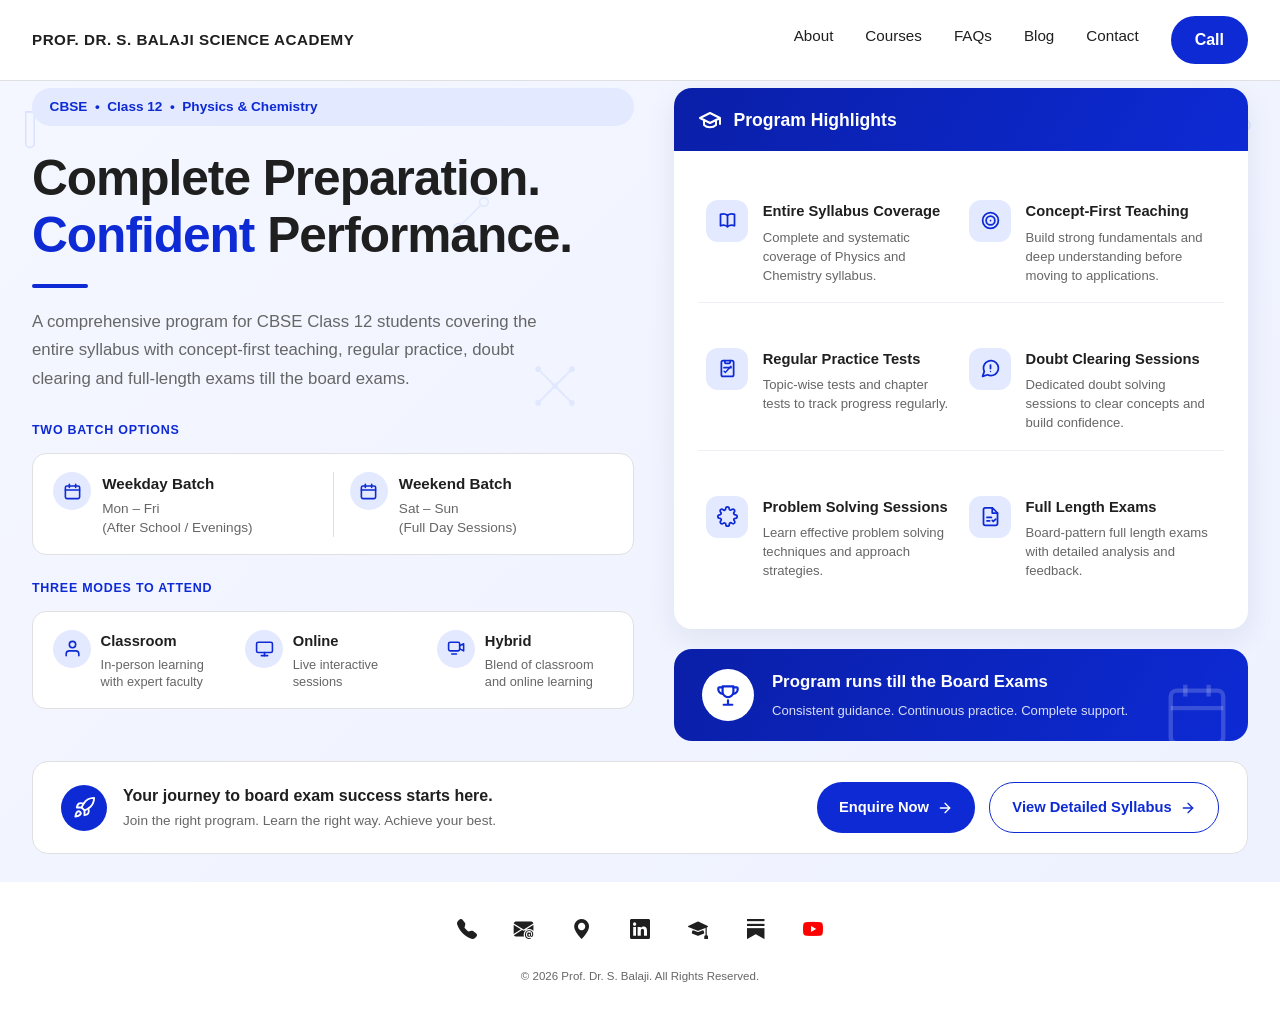
==== cbse-12.html @ fdaf188f "Add files via upload" ====
<!DOCTYPE html>
<html lang="en">
<head>
    <meta charset="UTF-8">
    <meta name="viewport" content="width=device-width, initial-scale=1.0">
    <title>CBSE Class 12 Physics & Chemistry Coaching | Prof. Dr. S. Balaji</title>
    <meta name="description" content="Complete CBSE Class 12 Physics & Chemistry preparation program — entire syllabus coverage, concept-first teaching, regular practice tests, doubt clearing and full-length exams till the board exams.">
    <meta name="author" content="Prof. Dr. S. Balaji">
    <link rel="icon" type="image/x-icon" href="favicon.ico">
    <link rel="apple-touch-icon" href="favicon.ico">
    <link rel="canonical" href="https://profbalaji.in/cbse-12.html">
    <link rel="stylesheet" href="https://cdn.jsdelivr.net/npm/bootstrap-icons@1.11.3/font/bootstrap-icons.css">
    <link rel="stylesheet" href="styles.css">
    <style>
        /* ===================================================
           CBSE CLASS 12 PROGRAM PAGE — scoped styles
           Prefix: cb12-
        =================================================== */
        .cb12-page {
            background: #f4f7ff;
            overflow-x: hidden;
        }

        /* ---------- HERO WRAPPER (single viewport on desktop) ---------- */
        .cb12-hero {
            position: relative;
            min-height: calc(100vh - 81px);
            display: flex;
            flex-direction: column;
            justify-content: center;
            gap: 1.25rem;
            padding: 1.75rem 2rem;
            background: linear-gradient(135deg, #f4f7ff 0%, #eef2ff 100%);
            overflow: hidden;
        }

        .cb12-hero-inner {
            position: relative;
            z-index: 2;
            max-width: 1400px;
            width: 100%;
            margin: 0 auto;
            display: grid;
            grid-template-columns: 1.05fr 1fr;
            gap: 2.5rem;
            align-items: stretch;
        }

        .cb12-left {
            display: flex;
            flex-direction: column;
        }

        .cb12-right {
            display: flex;
            flex-direction: column;
            height: 100%;
        }

        .cb12-highlights-card {
            display: flex;
            flex-direction: column;
            flex: 1;
        }

        .cb12-highlights-grid {
            display: grid;
            grid-template-columns: 1fr 1fr;
            padding: 0.25rem 1.5rem;
            flex: 1;
            align-content: space-evenly;
        }

        /* ---------- floating background doodles ---------- */
        .cb12-doodles {
            position: absolute;
            inset: 0;
            z-index: 1;
            pointer-events: none;
        }

        .cb12-doodle {
            position: absolute;
            color: #c7d6ff;
            opacity: 0.6;
        }

        .cb12-doodle svg { width: 100%; height: 100%; display: block; }

        .cb12-doodle-flask   { top: 6%;   left: 1%;  width: 34px; height: 50px; }
        .cb12-doodle-bond1   { top: 16%;  left: 35%; width: 46px; height: 46px; opacity: 0.45; }
        .cb12-doodle-bond2   { top: 36%;  left: 41%; width: 60px; height: 60px; opacity: 0.4; }
        .cb12-doodle-atom    { top: 4%;   right: 2%; width: 64px; height: 64px; opacity: 0.5; }

        @keyframes cb12Spin { from { transform: rotate(0deg); } to { transform: rotate(360deg); } }
        .cb12-doodle-atom svg { animation: cb12Spin 22s linear infinite; transform-origin: center; }

        /* ---------- LEFT COLUMN ---------- */
        .cb12-eyebrow-pill {
            display: inline-block;
            background: #e3e9ff;
            color: var(--primary-blue);
            font-size: 0.85rem;
            font-weight: 600;
            padding: 0.5rem 1.1rem;
            border-radius: 20px;
            margin-bottom: 1.5rem;
        }

        .cb12-title {
            font-size: 3.1rem;
            font-weight: 800;
            line-height: 1.15;
            letter-spacing: -1px;
            color: var(--text-dark);
            margin-bottom: 1.25rem;
        }

        .cb12-title .cb12-accent {
            color: var(--primary-blue);
        }

        .cb12-title-rule {
            width: 56px;
            height: 4px;
            background: var(--primary-blue);
            border-radius: 2px;
            margin-bottom: 1.25rem;
        }

        .cb12-desc {
            font-size: 1.05rem;
            color: var(--text-light);
            line-height: 1.7;
            max-width: 540px;
            margin-bottom: 1.75rem;
        }

        .cb12-block-label {
            font-size: 0.78rem;
            font-weight: 700;
            letter-spacing: 0.06em;
            color: var(--primary-blue);
            text-transform: uppercase;
            margin-bottom: 0.75rem;
        }

        /* batch options */
        .cb12-batches {
            display: flex;
            gap: 1rem;
            background: white;
            border: 1px solid var(--border-light);
            border-radius: 14px;
            padding: 1.1rem 1.25rem;
            margin-bottom: 1.5rem;
        }

        .cb12-batch {
            display: flex;
            align-items: flex-start;
            gap: 0.7rem;
            flex: 1;
        }

        .cb12-batch-divider {
            width: 1px;
            background: var(--border-light);
            align-self: stretch;
        }

        .cb12-icon-circle {
            flex-shrink: 0;
            width: 38px;
            height: 38px;
            border-radius: 50%;
            background: #e3e9ff;
            color: var(--primary-blue);
            display: flex;
            align-items: center;
            justify-content: center;
        }

        .cb12-icon-circle svg { width: 19px; height: 19px; }

        .cb12-batch-title {
            font-weight: 700;
            color: var(--text-dark);
            font-size: 0.95rem;
            margin-bottom: 0.15rem;
        }

        .cb12-batch-detail {
            font-size: 0.85rem;
            color: var(--text-light);
            line-height: 1.4;
        }

        /* modes */
        .cb12-modes {
            display: flex;
            gap: 1rem;
            background: white;
            border: 1px solid var(--border-light);
            border-radius: 14px;
            padding: 1.1rem 1.25rem;
            margin-bottom: 2rem;
        }

        .cb12-mode {
            display: flex;
            align-items: flex-start;
            gap: 0.6rem;
            flex: 1;
        }

        .cb12-mode-title {
            font-weight: 700;
            color: var(--text-dark);
            font-size: 0.92rem;
            margin-bottom: 0.15rem;
        }

        .cb12-mode-detail {
            font-size: 0.8rem;
            color: var(--text-light);
            line-height: 1.35;
        }

        /* ---------- RIGHT COLUMN ---------- */
        .cb12-highlights-card {
            background: white;
            border-radius: 18px;
            box-shadow: 0 10px 30px rgba(20, 30, 80, 0.08);
            overflow: hidden;
        }

        .cb12-highlights-header {
            background: linear-gradient(120deg, var(--dark-blue), var(--primary-blue));
            color: white;
            display: flex;
            align-items: center;
            gap: 0.7rem;
            font-weight: 700;
            font-size: 1.1rem;
            padding: 1.1rem 1.5rem;
        }

        .cb12-highlights-header svg { width: 24px; height: 24px; flex-shrink: 0; }

        .cb12-highlight {
            display: flex;
            gap: 0.9rem;
            padding: 1.1rem 0.5rem;
            border-bottom: 1px solid #eef0f5;
        }

        .cb12-highlights-grid .cb12-highlight:nth-last-child(-n+2) {
            border-bottom: none;
        }

        .cb12-highlight-icon {
            flex-shrink: 0;
            width: 42px;
            height: 42px;
            border-radius: 12px;
            background: #e3e9ff;
            color: var(--primary-blue);
            display: flex;
            align-items: center;
            justify-content: center;
        }

        .cb12-highlight-icon svg { width: 21px; height: 21px; }

        .cb12-highlight-title {
            font-weight: 700;
            color: var(--text-dark);
            font-size: 0.92rem;
            margin-bottom: 0.25rem;
        }

        .cb12-highlight-text {
            font-size: 0.82rem;
            color: var(--text-light);
            line-height: 1.45;
        }

        /* program banner */
        .cb12-banner {
            margin-top: 1.25rem;
            background: linear-gradient(120deg, var(--dark-blue), var(--primary-blue));
            border-radius: 18px;
            padding: 1.25rem 1.75rem;
            display: flex;
            align-items: center;
            gap: 1.1rem;
            position: relative;
            overflow: hidden;
        }

        .cb12-banner-icon {
            flex-shrink: 0;
            width: 52px;
            height: 52px;
            border-radius: 50%;
            background: white;
            color: var(--primary-blue);
            display: flex;
            align-items: center;
            justify-content: center;
        }

        .cb12-banner-icon svg { width: 26px; height: 26px; }

        .cb12-banner-title {
            color: white;
            font-weight: 700;
            font-size: 1.05rem;
            margin-bottom: 0.2rem;
        }

        .cb12-banner-text {
            color: rgba(255,255,255,0.85);
            font-size: 0.82rem;
        }

        .cb12-banner-deco {
            position: absolute;
            right: 1rem;
            bottom: -0.5rem;
            width: 70px;
            height: 70px;
            color: rgba(255,255,255,0.18);
        }

        /* ---------- BOTTOM CTA STRIP ---------- */
        .cb12-cta-strip {
            position: relative;
            z-index: 2;
            max-width: 1400px;
            width: 100%;
            margin: 0 auto;
        }

        .cb12-cta-inner {
            background: white;
            border: 1px solid var(--border-light);
            border-radius: 16px;
            padding: 1.25rem 1.75rem;
            display: flex;
            align-items: center;
            justify-content: space-between;
            gap: 1.5rem;
            flex-wrap: wrap;
        }

        .cb12-cta-left {
            display: flex;
            align-items: center;
            gap: 1rem;
        }

        .cb12-rocket-icon {
            flex-shrink: 0;
            width: 46px;
            height: 46px;
            border-radius: 50%;
            background: var(--primary-blue);
            color: white;
            display: flex;
            align-items: center;
            justify-content: center;
        }

        .cb12-rocket-icon svg { width: 23px; height: 23px; }

        .cb12-cta-title {
            font-weight: 700;
            color: var(--text-dark);
            font-size: 1rem;
            margin-bottom: 0.1rem;
        }

        .cb12-cta-sub {
            font-size: 0.85rem;
            color: var(--text-light);
        }

        .cb12-cta-buttons {
            display: flex;
            gap: 0.85rem;
            flex-shrink: 0;
        }

        .cb12-btn {
            display: inline-flex;
            align-items: center;
            gap: 0.5rem;
            padding: 0.8rem 1.4rem;
            border-radius: 25px;
            font-weight: 700;
            font-size: 0.92rem;
            text-decoration: none;
            white-space: nowrap;
            transition: var(--transition);
        }

        .cb12-btn svg { width: 16px; height: 16px; }

        .cb12-btn-primary {
            background: var(--primary-blue);
            color: white;
        }

        .cb12-btn-primary:hover {
            background: var(--dark-blue);
            transform: scale(1.04);
        }

        .cb12-btn-outline {
            background: white;
            color: var(--primary-blue);
            border: 1.5px solid var(--primary-blue);
        }

        .cb12-btn-outline:hover {
            background: #eef2ff;
            transform: scale(1.04);
        }

        /* =========================================================
           MOBILE
        ========================================================= */
        @media (max-width: 1024px) {
            .cb12-hero {
                min-height: auto;
                padding: 2rem 1.25rem 1.5rem;
            }

            .cb12-hero-inner {
                grid-template-columns: 1fr;
                gap: 1.75rem;
            }

            .cb12-doodles { display: none; }

            .cb12-title { font-size: 2.1rem; }

            .cb12-batches,
            .cb12-modes {
                flex-direction: column;
                gap: 1rem;
            }

            .cb12-batch-divider { display: none; }

            .cb12-highlights-grid {
                grid-template-columns: 1fr;
                padding: 0.25rem 1.25rem;
            }

            .cb12-highlights-grid .cb12-highlight {
                border-bottom: 1px solid #eef0f5;
            }

            .cb12-highlights-grid .cb12-highlight:last-child {
                border-bottom: none;
            }

            .cb12-banner {
                flex-direction: column;
                text-align: center;
                padding: 1.5rem;
            }

            .cb12-banner-deco { display: none; }

            .cb12-cta-strip { width: 100%; }

            .cb12-cta-inner {
                flex-direction: column;
                text-align: center;
                padding: 1.5rem;
            }

            .cb12-cta-left { flex-direction: column; text-align: center; }

            .cb12-cta-buttons {
                width: 100%;
                flex-direction: column;
            }

            .cb12-btn { width: 100%; justify-content: center; }
        }

        @media (max-width: 480px) {
            .cb12-title { font-size: 1.7rem; }
            .cb12-desc { font-size: 0.95rem; }
            .cb12-highlights-header { font-size: 1rem; padding: 1rem 1.25rem; }
            .cb12-highlight { padding: 1rem 0.25rem; }
        }
    </style>
</head>
<body class="cb12-page">
    <!-- HEADER -->
    <header class="header" id="header">
        <div class="header-container">
            <a href="index.html" class="logo">PROF. DR. S. BALAJI SCIENCE ACADEMY</a>

            <nav class="nav-desktop">
                <a href="index.html#about-section" class="nav-link">About</a>
                <a href="index.html#courses-section" class="nav-link">Courses</a>
                <a href="index.html#faqs-section" class="nav-link">FAQs</a>
                <a href="index.html#blog-section" class="nav-link">Blog</a>
                <a href="index.html#contact-section" class="nav-link">Contact</a>
                <a href="tel:+919787692116" class="nav-cta">Call</a>
            </nav>

            <button class="hamburger" id="hamburger">
                <span></span>
                <span></span>
                <span></span>
            </button>
        </div>

        <!-- Mobile Menu -->
        <nav class="nav-mobile" id="navMobile">
            <button class="close-menu" id="closeMenu">✕</button>
            <a href="index.html#about-section" class="nav-link-mobile">About</a>
            <a href="index.html#courses-section" class="nav-link-mobile">Courses</a>
            <a href="index.html#faqs-section" class="nav-link-mobile">FAQs</a>
            <a href="index.html#blog-section" class="nav-link-mobile">Blog</a>
            <a href="index.html#contact-section" class="nav-link-mobile">Contact</a>
            <a href="tel:+919787692116" class="nav-link-mobile cta-mobile">Call</a>
        </nav>
    </header>

    <!-- HERO -->
    <section class="cb12-hero" id="cb12-top">
        <div class="cb12-doodles" aria-hidden="true">
            <div class="cb12-doodle cb12-doodle-flask">
                <svg viewBox="0 0 30 70" fill="none" stroke="currentColor" stroke-width="2"><path d="M9 4h12v44a6 6 0 0 1-6 6 6 6 0 0 1-6-6V4z"/><line x1="9" y1="4" x2="21" y2="4"/></svg>
            </div>
            <div class="cb12-doodle cb12-doodle-bond1">
                <svg viewBox="0 0 64 64" fill="none" stroke="currentColor" stroke-width="2"><circle cx="14" cy="50" r="6"/><circle cx="50" cy="14" r="6"/><line x1="19" y1="45" x2="45" y2="19"/></svg>
            </div>
            <div class="cb12-doodle cb12-doodle-bond2">
                <svg viewBox="0 0 64 64" fill="none" stroke="currentColor" stroke-width="2"><circle cx="32" cy="32" r="3" fill="currentColor" stroke="none"/><circle cx="14" cy="14" r="3" fill="currentColor" stroke="none"/><circle cx="50" cy="14" r="3" fill="currentColor" stroke="none"/><circle cx="14" cy="50" r="3" fill="currentColor" stroke="none"/><circle cx="50" cy="50" r="3" fill="currentColor" stroke="none"/><line x1="32" y1="32" x2="14" y2="14"/><line x1="32" y1="32" x2="50" y2="14"/><line x1="32" y1="32" x2="14" y2="50"/><line x1="32" y1="32" x2="50" y2="50"/></svg>
            </div>
            <div class="cb12-doodle cb12-doodle-atom">
                <svg viewBox="0 0 64 64" fill="none" stroke="currentColor" stroke-width="2"><circle cx="32" cy="32" r="3" fill="currentColor" stroke="none"/><ellipse cx="32" cy="32" rx="28" ry="11"/><ellipse cx="32" cy="32" rx="28" ry="11" transform="rotate(60 32 32)"/><ellipse cx="32" cy="32" rx="28" ry="11" transform="rotate(120 32 32)"/></svg>
            </div>
        </div>

        <div class="cb12-hero-inner">
            <!-- LEFT -->
            <div class="cb12-left">
                <span class="cb12-eyebrow-pill">CBSE &nbsp;•&nbsp; Class 12 &nbsp;•&nbsp; Physics & Chemistry</span>

                <h1 class="cb12-title">Complete Preparation.<br><span class="cb12-accent">Confident</span> Performance.</h1>
                <div class="cb12-title-rule"></div>

                <p class="cb12-desc">A comprehensive program for CBSE Class 12 students covering the entire syllabus with concept-first teaching, regular practice, doubt clearing and full-length exams till the board exams.</p>

                <p class="cb12-block-label">Two Batch Options</p>
                <div class="cb12-batches">
                    <div class="cb12-batch">
                        <span class="cb12-icon-circle">
                            <svg viewBox="0 0 24 24" fill="none" stroke="currentColor" stroke-width="2" stroke-linecap="round" stroke-linejoin="round"><rect x="3" y="5" width="18" height="16" rx="2"/><line x1="3" y1="10" x2="21" y2="10"/><line x1="8" y1="3" x2="8" y2="7"/><line x1="16" y1="3" x2="16" y2="7"/></svg>
                        </span>
                        <div>
                            <p class="cb12-batch-title">Weekday Batch</p>
                            <p class="cb12-batch-detail">Mon – Fri<br>(After School / Evenings)</p>
                        </div>
                    </div>
                    <div class="cb12-batch-divider"></div>
                    <div class="cb12-batch">
                        <span class="cb12-icon-circle">
                            <svg viewBox="0 0 24 24" fill="none" stroke="currentColor" stroke-width="2" stroke-linecap="round" stroke-linejoin="round"><rect x="3" y="5" width="18" height="16" rx="2"/><line x1="3" y1="10" x2="21" y2="10"/><line x1="8" y1="3" x2="8" y2="7"/><line x1="16" y1="3" x2="16" y2="7"/></svg>
                        </span>
                        <div>
                            <p class="cb12-batch-title">Weekend Batch</p>
                            <p class="cb12-batch-detail">Sat – Sun<br>(Full Day Sessions)</p>
                        </div>
                    </div>
                </div>

                <p class="cb12-block-label">Three Modes to Attend</p>
                <div class="cb12-modes">
                    <div class="cb12-mode">
                        <span class="cb12-icon-circle">
                            <svg viewBox="0 0 24 24" fill="none" stroke="currentColor" stroke-width="2" stroke-linecap="round" stroke-linejoin="round"><path d="M20 21v-2a4 4 0 0 0-4-4H8a4 4 0 0 0-4 4v2"/><circle cx="12" cy="7" r="4"/></svg>
                        </span>
                        <div>
                            <p class="cb12-mode-title">Classroom</p>
                            <p class="cb12-mode-detail">In-person learning with expert faculty</p>
                        </div>
                    </div>
                    <div class="cb12-mode">
                        <span class="cb12-icon-circle">
                            <svg viewBox="0 0 24 24" fill="none" stroke="currentColor" stroke-width="2" stroke-linecap="round" stroke-linejoin="round"><rect x="2" y="4" width="20" height="13" rx="2"/><line x1="8" y1="21" x2="16" y2="21"/><line x1="12" y1="17" x2="12" y2="21"/></svg>
                        </span>
                        <div>
                            <p class="cb12-mode-title">Online</p>
                            <p class="cb12-mode-detail">Live interactive sessions</p>
                        </div>
                    </div>
                    <div class="cb12-mode">
                        <span class="cb12-icon-circle">
                            <svg viewBox="0 0 24 24" fill="none" stroke="currentColor" stroke-width="2" stroke-linecap="round" stroke-linejoin="round"><rect x="2" y="4" width="14" height="11" rx="2"/><path d="M16 8.5l5-2.5v9l-5-2.5"/><line x1="6" y1="19" x2="12" y2="19"/></svg>
                        </span>
                        <div>
                            <p class="cb12-mode-title">Hybrid</p>
                            <p class="cb12-mode-detail">Blend of classroom and online learning</p>
                        </div>
                    </div>
                </div>
            </div>

            <!-- RIGHT -->
            <div class="cb12-right">
                <div class="cb12-highlights-card" id="cb12-highlights">
                    <div class="cb12-highlights-header">
                        <svg viewBox="0 0 24 24" fill="none" stroke="currentColor" stroke-width="2" stroke-linecap="round" stroke-linejoin="round"><path d="M22 10v6M2 10l10-5 10 5-10 5-10-5z"/><path d="M6 12v5c3 3 9 3 12 0v-5"/></svg>
                        Program Highlights
                    </div>
                    <div class="cb12-highlights-grid">
                        <div class="cb12-highlight">
                            <span class="cb12-highlight-icon">
                                <svg viewBox="0 0 24 24" fill="none" stroke="currentColor" stroke-width="2" stroke-linecap="round" stroke-linejoin="round"><path d="M12 6c-2-1.5-5-2-8-1v13c3-1 6-0.5 8 1 2-1.5 5-2 8-1V5c-3-1-6-0.5-8 1z"/><line x1="12" y1="6" x2="12" y2="19"/></svg>
                            </span>
                            <div>
                                <p class="cb12-highlight-title">Entire Syllabus Coverage</p>
                                <p class="cb12-highlight-text">Complete and systematic coverage of Physics and Chemistry syllabus.</p>
                            </div>
                        </div>
                        <div class="cb12-highlight">
                            <span class="cb12-highlight-icon">
                                <svg viewBox="0 0 24 24" fill="none" stroke="currentColor" stroke-width="2" stroke-linecap="round" stroke-linejoin="round"><circle cx="12" cy="12" r="9"/><circle cx="12" cy="12" r="5"/><circle cx="12" cy="12" r="1" fill="currentColor" stroke="none"/></svg>
                            </span>
                            <div>
                                <p class="cb12-highlight-title">Concept-First Teaching</p>
                                <p class="cb12-highlight-text">Build strong fundamentals and deep understanding before moving to applications.</p>
                            </div>
                        </div>
                        <div class="cb12-highlight">
                            <span class="cb12-highlight-icon">
                                <svg viewBox="0 0 24 24" fill="none" stroke="currentColor" stroke-width="2" stroke-linecap="round" stroke-linejoin="round"><rect x="5" y="3" width="14" height="18" rx="2"/><path d="M9 3v2a1 1 0 0 0 1 1h4a1 1 0 0 0 1-1V3"/><line x1="8" y1="11" x2="16" y2="11"/><polyline points="8 15 9.5 16.5 16 9.5" stroke-width="1.6"/></svg>
                            </span>
                            <div>
                                <p class="cb12-highlight-title">Regular Practice Tests</p>
                                <p class="cb12-highlight-text">Topic-wise tests and chapter tests to track progress regularly.</p>
                            </div>
                        </div>
                        <div class="cb12-highlight">
                            <span class="cb12-highlight-icon">
                                <svg viewBox="0 0 24 24" fill="none" stroke="currentColor" stroke-width="2" stroke-linecap="round" stroke-linejoin="round"><path d="M21 11.5a8.38 8.38 0 0 1-.9 3.8 8.5 8.5 0 0 1-7.6 4.7 8.38 8.38 0 0 1-3.8-.9L3 21l1.9-5.7a8.38 8.38 0 0 1-.9-3.8 8.5 8.5 0 0 1 4.7-7.6 8.38 8.38 0 0 1 3.8-.9h.5a8.48 8.48 0 0 1 8 8v.5z"/><line x1="12" y1="8" x2="12" y2="12"/><circle cx="12" cy="15.5" r="0.8" fill="currentColor" stroke="none"/></svg>
                            </span>
                            <div>
                                <p class="cb12-highlight-title">Doubt Clearing Sessions</p>
                                <p class="cb12-highlight-text">Dedicated doubt solving sessions to clear concepts and build confidence.</p>
                            </div>
                        </div>
                        <div class="cb12-highlight">
                            <span class="cb12-highlight-icon">
                                <svg viewBox="0 0 24 24" fill="none" stroke="currentColor" stroke-width="2" stroke-linecap="round" stroke-linejoin="round"><path d="M19.4 15a1.65 1.65 0 0 0 .33 1.82l.06.06a2 2 0 1 1-2.83 2.83l-.06-.06a1.65 1.65 0 0 0-1.82-.33 1.65 1.65 0 0 0-1 1.51V21a2 2 0 1 1-4 0v-.09A1.65 1.65 0 0 0 9 19.4a1.65 1.65 0 0 0-1.82.33l-.06.06a2 2 0 1 1-2.83-2.83l.06-.06A1.65 1.65 0 0 0 4.68 15a1.65 1.65 0 0 0-1.51-1H3a2 2 0 1 1 0-4h.09A1.65 1.65 0 0 0 4.6 9a1.65 1.65 0 0 0-.33-1.82l-.06-.06A2 2 0 1 1 7.04 4.3l.06.06A1.65 1.65 0 0 0 8.92 4.7 1.65 1.65 0 0 0 9.91 3.2V3a2 2 0 1 1 4 0v.09a1.65 1.65 0 0 0 1 1.51 1.65 1.65 0 0 0 1.82-.33l.06-.06a2 2 0 1 1 2.83 2.83l-.06.06a1.65 1.65 0 0 0-.33 1.82V9c.26.6.8 1 1.51 1H21a2 2 0 1 1 0 4h-.09a1.65 1.65 0 0 0-1.51 1z"/></svg>
                            </span>
                            <div>
                                <p class="cb12-highlight-title">Problem Solving Sessions</p>
                                <p class="cb12-highlight-text">Learn effective problem solving techniques and approach strategies.</p>
                            </div>
                        </div>
                        <div class="cb12-highlight">
                            <span class="cb12-highlight-icon">
                                <svg viewBox="0 0 24 24" fill="none" stroke="currentColor" stroke-width="2" stroke-linecap="round" stroke-linejoin="round"><path d="M14 2H6a2 2 0 0 0-2 2v16a2 2 0 0 0 2 2h12a2 2 0 0 0 2-2V8z"/><path d="M14 2v6h6"/><line x1="8" y1="13" x2="13" y2="13"/><line x1="8" y1="17" x2="11" y2="17"/><path d="M14 16.5l1.2 1.2L18 15"/></svg>
                            </span>
                            <div>
                                <p class="cb12-highlight-title">Full Length Exams</p>
                                <p class="cb12-highlight-text">Board-pattern full length exams with detailed analysis and feedback.</p>
                            </div>
                        </div>
                    </div>
                </div>

                <div class="cb12-banner">
                    <span class="cb12-banner-icon">
                        <svg viewBox="0 0 24 24" fill="none" stroke="currentColor" stroke-width="2" stroke-linecap="round" stroke-linejoin="round"><path d="M8 21h8M12 17v4M7 4h10v5a5 5 0 0 1-10 0V4z"/><path d="M7 5H4a1 1 0 0 0-1 1c0 2.5 1.5 4.5 4 4.9M17 5h3a1 1 0 0 1 1 1c0 2.5-1.5 4.5-4 4.9"/></svg>
                    </span>
                    <div>
                        <p class="cb12-banner-title">Program runs till the Board Exams</p>
                        <p class="cb12-banner-text">Consistent guidance. Continuous practice. Complete support.</p>
                    </div>
                    <svg class="cb12-banner-deco" viewBox="0 0 24 24" fill="none" stroke="currentColor" stroke-width="1.5"><rect x="3" y="4" width="18" height="18" rx="2"/><line x1="3" y1="10" x2="21" y2="10"/><line x1="8" y1="2" x2="8" y2="6"/><line x1="16" y1="2" x2="16" y2="6"/></svg>
                </div>
            </div>
        </div>

        <!-- BOTTOM CTA STRIP -->
        <div class="cb12-cta-strip">
            <div class="cb12-cta-inner">
                <div class="cb12-cta-left">
                    <span class="cb12-rocket-icon">
                        <svg viewBox="0 0 24 24" fill="none" stroke="currentColor" stroke-width="2" stroke-linecap="round" stroke-linejoin="round"><path d="M4.5 16.5c-1.5 1.26-2 5-2 5s3.74-.5 5-2c.71-.84.7-2.13-.09-2.91a2.18 2.18 0 0 0-2.91-.09z"/><path d="M12 15l-3-3a22 22 0 0 1 2-3.95A12.88 12.88 0 0 1 22 2c0 2.72-.78 7.5-6 11a22.35 22.35 0 0 1-4 2z"/><path d="M9 12H4s.55-3.03 2-4c1.62-1.08 5 0 5 0"/><path d="M12 15v5s3.03-.55 4-2c1.08-1.62 0-5 0-5"/></svg>
                    </span>
                    <div>
                        <p class="cb12-cta-title">Your journey to board exam success starts here.</p>
                        <p class="cb12-cta-sub">Join the right program. Learn the right way. Achieve your best.</p>
                    </div>
                </div>
                <div class="cb12-cta-buttons">
                    <a href="https://wa.me/919787692116?text=I%20am%20interested%20in%20the%20CBSE%20Class%2012%20program" class="cb12-btn cb12-btn-primary">
                        Enquire Now
                        <svg viewBox="0 0 24 24" fill="none" stroke="currentColor" stroke-width="2" stroke-linecap="round" stroke-linejoin="round"><line x1="5" y1="12" x2="19" y2="12"/><polyline points="12 5 19 12 12 19"/></svg>
                    </a>
                    <a href="#cb12-highlights" class="cb12-btn cb12-btn-outline">
                        View Detailed Syllabus
                        <svg viewBox="0 0 24 24" fill="none" stroke="currentColor" stroke-width="2" stroke-linecap="round" stroke-linejoin="round"><line x1="5" y1="12" x2="19" y2="12"/><polyline points="12 5 19 12 12 19"/></svg>
                    </a>
                </div>
            </div>
        </div>
    </section>


    <!-- FOOTER -->
    <footer class="footer">
        <div class="footer-icons">
            <a href="tel:+919787692116" class="footer-icon phone" title="Call">
                <i class="bi bi-telephone-fill"></i>
            </a>
            <a href="mailto:prof.balaji13@gmail.com" class="footer-icon mail" title="Email">
                <i class="bi bi-envelope-at-fill"></i>
            </a>
            <a href="https://g.co/kgs/EkVWVxL" class="footer-icon business" title="Google Business">
                <i class="bi bi-geo-alt-fill"></i>
            </a>
            <a href="https://www.linkedin.com/in/profdrsbalaji" class="footer-icon linkedin" title="LinkedIn">
                <i class="bi bi-linkedin"></i>
            </a>
            <a href="https://scholar.google.co.kr/citations?hl=en&pli=1&user=9NAUZ5MAAAAJ" class="footer-icon scholar" title="Google Scholar">
                <i class="bi bi-mortarboard-fill"></i>
            </a>
            <a href="https://profbalaji.substack.com/" class="footer-icon substack" title="Substack">
                <i class="bi bi-substack"></i>
            </a>
            <a href="https://www.youtube.com/@CBSEdigest" class="footer-icon youtube" title="YouTube">
                <i class="bi bi-youtube"></i>
            </a>
        </div>
        <p class="footer-copyright">© 2026 Prof. Dr. S. Balaji. All Rights Reserved.</p>
    </footer>

    <script src="script.js"></script>
</body>
</html>
---- styles.css ----
:root {
    --primary-blue: #0d2ad4;
    --dark-blue: #0a1fa8;
    --light-gray: #f5f5f5;
    --border-light: #e0e0e0;
    --text-dark: #1f1f1f;
    --text-light: #666;
    --transition: all 0.3s cubic-bezier(0.4, 0, 0.2, 1);
    --yellow-mustard: #FFCE1B;
}

* {
    margin: 0;
    padding: 0;
    box-sizing: border-box;
}

html {
    scroll-behavior: smooth;
}

body {
    font-family: -apple-system, BlinkMacSystemFont, 'Segoe UI', Roboto, 'Helvetica Neue', Arial, sans-serif;
    color: var(--text-dark);
    line-height: 1.6;
    background: white;
}

/* HEADER - FIXED */
.header {
    position: fixed;
    top: 0;
    left: 0;
    right: 0;
    background: white;
    z-index: 1000;
    border-bottom: 1px solid var(--border-light);
}

.header-container {
    max-width: 1400px;
    margin: 0 auto;
    padding: 1rem 2rem;
    display: flex;
    justify-content: space-between;
    align-items: center;
}

.logo {
    font-weight: 800;
    font-size: 0.95rem;
    letter-spacing: 0.5px;
    cursor: pointer;
    transition: var(--transition);
    text-decoration: none;
    color: var(--text-dark);
    display: inline-block;
}

.logo:hover {
    color: var(--primary-blue);
}

.nav-desktop {
    display: flex;
    gap: 2rem;
    align-items: center;
}

.nav-link {
    text-decoration: none;
    color: var(--text-dark);
    font-weight: 500;
    font-size: 0.95rem;
    transition: var(--transition);
    position: relative;
    padding-bottom: 0.5rem;
}

.nav-link::after {
    content: '';
    position: absolute;
    bottom: 0;
    left: 0;
    width: 0;
    height: 3px;
    background: var(--primary-blue);
    transition: var(--transition);
}

.nav-link:hover::after {
    width: 100%;
}

.nav-link.active::after {
    width: 100%;
}

.nav-link:hover {
    color: var(--primary-blue);
    font-weight: 700;
}

.nav-cta {
    background: var(--primary-blue);
    color: white;
    padding: 0.7rem 1.5rem;
    border-radius: 25px;
    text-decoration: none;
    font-weight: 700;
    transition: var(--transition);
}

.nav-cta:hover {
    background: var(--dark-blue);
    transform: scale(1.08);
    box-shadow: 0 8px 20px rgba(13, 42, 212, 0.3);
}

.hamburger {
    display: none;
    flex-direction: column;
    background: none;
    border: none;
    cursor: pointer;
    gap: 5px;
}

.hamburger span {
    width: 24px;
    height: 2px;
    background: var(--text-dark);
    transition: var(--transition);
}

.nav-mobile {
    display: none;
    position: fixed;
    right: 0;
    top: 0;
    width: 80%;
    height: 100vh;
    background: white;
    flex-direction: column;
    padding: 2rem;
    gap: 1rem;
    z-index: 999;
    transform: translateX(100%);
    transition: transform 0.3s ease;
}

.nav-mobile.active {
    transform: translateX(0);
}

.close-menu {
    align-self: flex-end;
    background: none;
    border: none;
    font-size: 1.5rem;
    cursor: pointer;
    margin-bottom: 1rem;
}

.nav-link-mobile {
    text-decoration: none;
    color: var(--text-dark);
    font-weight: 500;
    padding: 1rem 0;
}

.cta-mobile {
    background: var(--primary-blue);
    color: white;
    padding: 1rem;
    border-radius: 8px;
    text-align: center;
}

@media (max-width: 1024px) {
    .nav-desktop {
        display: none;
    }

    .hamburger {
        display: flex;
    }

    .nav-mobile {
        display: flex;
    }
}

body {
    padding-top: 60px;
}

/* HERO SECTION */
.hero {
    position: relative;
    min-height: 82vh;
    display: flex;
    align-items: center;
    justify-content: center;
    background: #ffffff;
    overflow: hidden;
    padding: 2rem 1rem;
}

.hero-grid {
    position: absolute;
    inset: 0;
    background-image: 
        radial-gradient(circle at 20% 50%, rgba(13, 42, 212, 0.05) 0%, transparent 50%),
        radial-gradient(circle at 80% 80%, rgba(13, 42, 212, 0.03) 0%, transparent 50%);
    pointer-events: none;
}

/* Floating science doodles — decorative background, desktop only */
.hero-doodles {
    position: absolute;
    inset: 0;
    z-index: 1;
    pointer-events: none;
    display: none;
}

.hero-doodle {
    position: absolute;
    color: #c7d6ff;
    opacity: 0.55;
}

.hero-doodle svg {
    width: 100%;
    height: 100%;
    display: block;
}

.hero-doodle-atom    { top: 10%;  left: 5%;  width: 46px; height: 46px; animation: heroDoodleSpin 16s linear infinite, heroDoodleFloat 7s ease-in-out infinite; }
.hero-doodle-benzene  { top: 62%; left: 8%;  width: 40px; height: 40px; animation: heroDoodleFloat 8s ease-in-out infinite 0.6s; }
.hero-doodle-bond     { top: 38%; left: 3%;  width: 34px; height: 34px; animation: heroDoodleFloat 6.5s ease-in-out infinite 1.2s; }
.hero-doodle-tube     { top: 82%; left: 11%; width: 22px; height: 50px; animation: heroDoodleFloat 7.5s ease-in-out infinite 0.3s; }

.hero-doodle-globe   { top: 12%;  right: 5%;  width: 44px; height: 44px; animation: heroDoodleFloat 9s ease-in-out infinite 0.5s; }
.hero-doodle-bolt    { top: 40%;  right: 4%;  width: 30px; height: 30px; animation: heroDoodleFloat 6s ease-in-out infinite 1s; }
.hero-doodle-eye     { top: 60%;  right: 9%;  width: 42px; height: 42px; animation: heroDoodleFloat 8.5s ease-in-out infinite 0.8s; }
.hero-doodle-prism   { top: 80%;  right: 6%;  width: 36px; height: 36px; animation: heroDoodleFloat 7s ease-in-out infinite 0.2s; }
.hero-doodle-dna     { top: 26%;  right: 13%; width: 24px; height: 38px; animation: heroDoodleFloat 7.8s ease-in-out infinite 1.4s; }

@keyframes heroDoodleFloat {
    0%, 100% { transform: translateY(0); }
    50% { transform: translateY(-12px); }
}

@keyframes heroDoodleSpin {
    from { transform: rotate(0deg); }
    to { transform: rotate(360deg); }
}

@media (min-width: 1025px) {
    .hero-doodles {
        display: block;
    }
}

@media (prefers-reduced-motion: reduce) {
    .hero-doodle {
        animation: none !important;
    }
}

.hero-content {
    position: relative;
    z-index: 2;
    max-width: 900px;
    text-align: center;
    animation: fadeInUp 0.8s ease-out;
    width: 100%;
}

@keyframes fadeInUp {
    from {
        opacity: 0;
        transform: translateY(30px);
    }
    to {
        opacity: 1;
        transform: translateY(0);
    }
}

.hero-pill {
    display: inline-block;
    background: linear-gradient(135deg, #0d2ad4 0%, #667eea 100%);
    padding: 0.5rem 1.2rem;
    border-radius: 20px;
    font-size: 0.75rem;
    font-weight: 700;
    letter-spacing: 1px;
    margin-bottom: 1.5rem;
    color: white;
}

.hero-title {
    font-size: 3.5rem;
    font-weight: 800;
    line-height: 1.2;
    margin-bottom: 1.5rem;
    letter-spacing: -1px;
}

.blue-text {
    color: var(--primary-blue);
}

.italic {
    font-style: italic;
    font-weight: 500;
    color: var(--text-light);
}

.hero-description {
    font-size: 1rem;
    color: var(--text-light);
    margin-bottom: 1rem;
    line-height: 1.7;
}

.hero-buttons {
    display: flex;
    gap: 1rem;
    justify-content: center;
    margin: 2rem 0;
    flex-wrap: wrap;
}

.btn {
    padding: 1rem 2rem;
    border: none;
    border-radius: 50px;
    font-weight: 700;
    text-decoration: none;
    cursor: pointer;
    transition: var(--transition);
    font-size: 1rem;
    display: inline-flex;
    align-items: center;
    gap: 0.5rem;
    white-space: nowrap;
}

.btn::after {
    content: '';
    display: inline-flex;
    align-items: center;
    flex-shrink: 0;
    transition: var(--transition);
}

.btn-primary {
    background: var(--primary-blue);
    color: white;
}

.btn-primary::after {
    content: '→';
    font-size: 1.2rem;
}

.btn-primary:hover {
    background: var(--dark-blue);
    transform: scale(1.08);
    box-shadow: 0 12px 24px rgba(13, 42, 212, 0.3);
}

.btn-secondary {
    background: white;
    color: var(--primary-blue);
    border: 2px solid var(--primary-blue);
}

.btn-secondary::after {
    content: '▶';
    font-size: 0.8rem;
}

.btn-secondary:hover {
    background: var(--primary-blue);
    color: white;
    transform: scale(1.08);
}

.hero-separator {
    display: flex;
    align-items: center;
    gap: 1.5rem;
    margin: 2.5rem 0;
    max-width: 600px;
    margin-left: auto;
    margin-right: auto;
}

.separator-line {
    flex: 1;
    height: 2px;
    background: var(--primary-blue);
}

.separator-text {
    font-size: 0.95rem;
    color: var(--text-light);
    font-weight: 600;
    white-space: nowrap;
}

.floating-badge {
    position: absolute;
    padding: 0.75rem 1.5rem;
    border-radius: 50px;
    font-weight: 700;
    font-size: 0.85rem;
    z-index: 5;
    pointer-events: none;
    white-space: nowrap;
}

.badge-1 {
    top: 15%;
    left: 10%;
    background: #e8f4ff;
    color: var(--primary-blue);
}

.badge-2 {
    top: 25%;
    right: 10%;
    background: #fff4e8;
    color: #ff9800;
}

.badge-3 {
    bottom: 30%;
    left: 8%;
    background: #e8ffe8;
    color: #4caf50;
}

.badge-4 {
    bottom: 20%;
    right: 8%;
    background: #ffe8f4;
    color: #e91e63;
}

.papers-grid {
    display: none;
}

.name-card {
    background: white;
    border: 1px solid var(--border-light);
    border-radius: 12px;
    padding: 1.5rem;
    margin-top: 2rem;
    max-width: 400px;
    margin-left: auto;
    margin-right: auto;
    box-shadow: 0 4px 12px rgba(0, 0, 0, 0.05);
    text-align: center;
}

.name-card h3 {
    font-size: 1.3rem;
    margin-bottom: 0.5rem;
    display: flex;
    align-items: baseline;
    gap: 0.5rem;
    justify-content: center;
}

.degree {
    font-size: 0.85rem;
    color: var(--text-light);
    font-weight: 500;
}

.meta {
    font-size: 0.9rem;
    color: var(--text-light);
    margin-bottom: 0;
}

.subjects-pills {
    display: none;
}

.pill {
    background: var(--light-gray);
    padding: 0.5rem 1rem;
    border-radius: 20px;
    font-size: 0.85rem;
    color: var(--text-dark);
    font-weight: 600;
}

@media (max-width: 768px) {
    .floating-badge {
        display: none;
    }

    .hero-title {
        font-size: 2rem;
        line-height: 1.3;
    }

    .hero-description {
        font-size: 0.9rem;
        font-weight: 300;
        color: #000000;
    }

    .hero-buttons {
        flex-direction: row;
        width: 100%;
        gap: 0.75rem;
        flex-wrap: nowrap;
    }

    .btn {
        flex: 1 1 0;
        width: auto;
        justify-content: center;
        font-size: 0.85rem;
        padding: 0.9rem 0.75rem;
        white-space: nowrap;
    }

    .hero-separator {
        flex-direction: column;
        gap: 1rem;
    }

    .separator-line {
        width: 100%;
    }

    .separator-text {
        font-size: 0.75rem;
        line-height: 1.4;
    }
}

/* SECTIONS */
section {
    scroll-margin-top: 99px;
}

.section-container {
    max-width: 1400px;
    margin: 0 auto;
    padding: 3rem 2rem;
}

@media (min-width: 1200px) {
    .section-container {
        margin-left: 80px;
        margin-right: 80px;
        max-width: none;
    }
}

.section-header {
    text-align: center;
    margin-bottom: 3rem;
}

.section-eyebrow-row {
    display: flex;
    align-items: center;
    justify-content: center;
    gap: 1.5rem;
    margin-bottom: 1rem;
}

.section-eyebrow-line {
    width: 60px;
    height: 2px;
    background: var(--primary-blue);
    opacity: 0.4;
}

.section-label {
    font-size: 0.8rem;
    font-weight: 700;
    letter-spacing: 0.08em;
    color: var(--primary-blue);
    text-transform: uppercase;
    margin-bottom: 0;
}

.section-title {
    font-size: 2.5rem;
    font-weight: 800;
    letter-spacing: -0.5px;
    margin-bottom: 0;
}

.section-subtitle {
    display: none;
}

/* SECTION BACKGROUNDS - ALTERNATING */
.about {
    background: #f9f9f9;
}

.about-content {
    background: #f9f9f9;
    border-radius: 0;
    padding: 0;
    max-width: none;
    margin: 0;
}

.courses {
    background: white;
}

.modes {
    background: #f5f5f5;
}

.faqs {
    background: #e8f0ff;
}

.blog {
    background: white;
}

.contact {
    background: #f9f9f9;
}

/* ABOUT */
.about-columns {
    display: flex;
    gap: 3rem;
    align-items: flex-start;
}

.about-content {
    flex: 0 0 65%;
    max-width: 65%;
    line-height: 1.8;
}

.about-content p {
    margin-bottom: 1rem;
    color: var(--text-light);
}

.read-more-content {
    max-height: 0;
    overflow: hidden;
    transition: max-height 0.4s ease-out;
}

.read-more-content.expanded {
    max-height: 1000px;
}

.read-more-btn {
    background: none;
    border: none;
    color: var(--primary-blue);
    text-decoration: underline;
    font-weight: 700;
    cursor: pointer;
    margin: 1.5rem 0;
    transition: var(--transition);
}

.read-more-btn:hover {
    color: var(--dark-blue);
}

.about-cta {
    text-align: left;
    margin-top: 2rem;
}

.linkedin-btn {
    display: inline-block;
    background: var(--primary-blue);
    color: white;
    padding: 0.8rem 1.8rem;
    border-radius: 25px;
    text-decoration: none;
    font-weight: 700;
    transition: var(--transition);
}

.linkedin-btn:hover {
    background: var(--dark-blue);
    transform: scale(1.08);
}

/* ABOUT — right-side stats panel */
.about-stats {
    flex: 0 0 35%;
    max-width: 35%;
    position: sticky;
    top: 90px;
}

.about-stats-list {
    list-style: none;
    background: rgba(255, 255, 255, 0.6);
    backdrop-filter: blur(12px);
    -webkit-backdrop-filter: blur(12px);
    border: 1px solid rgba(255, 255, 255, 0.8);
    border-radius: 20px;
    padding: 2rem 1.75rem;
    box-shadow: 0 8px 28px rgba(20, 30, 80, 0.08);
    display: flex;
    flex-direction: column;
    gap: 1.5rem;
}

.about-stat-item {
    display: flex;
    align-items: flex-start;
    gap: 1rem;
}

.about-stat-icon {
    flex-shrink: 0;
    width: 42px;
    height: 42px;
    border-radius: 12px;
    background: rgba(13, 42, 212, 0.08);
    color: var(--primary-blue);
    display: flex;
    align-items: center;
    justify-content: center;
}

.about-stat-icon svg {
    width: 22px;
    height: 22px;
}

.about-stat-text {
    font-size: 0.95rem;
    color: var(--text-dark);
    line-height: 1.5;
    padding-top: 0.5rem;
}

.about-stat-text strong {
    color: var(--primary-blue);
}

@media (max-width: 768px) {
    .about-columns {
        flex-direction: column-reverse;
        gap: 1.25rem;
    }

    .about-content,
    .about-stats {
        flex: 1 1 100%;
        max-width: 100%;
    }

    .about-stats {
        position: static;
    }

    .about-stats-list {
        flex-direction: row;
        flex-wrap: wrap;
        gap: 0.75rem 1rem;
        padding: 1rem 1.1rem;
        border-radius: 16px;
    }

    .about-stat-item {
        flex: 1 1 calc(50% - 0.5rem);
        align-items: center;
        gap: 0.6rem;
    }

    .about-stat-icon {
        width: 32px;
        height: 32px;
        border-radius: 9px;
    }

    .about-stat-icon svg {
        width: 16px;
        height: 16px;
    }

    .about-stat-text {
        font-size: 0.78rem;
        padding-top: 0;
        line-height: 1.3;
    }

    .about-cta {
        text-align: center;
    }
}

/* COURSES */
.courses-grid {
    display: grid;
    grid-template-columns: repeat(2, 1fr);
    gap: 2rem;
    margin-bottom: 3rem;
    max-width: 1000px;
    margin-left: auto;
    margin-right: auto;
}

.course-card {
    background: white;
    border: 1px solid var(--border-light);
    border-radius: 12px;
    padding: 2rem;
    transition: var(--transition);
}

.course-card:hover {
    box-shadow: 0 12px 30px rgba(0, 0, 0, 0.1);
    transform: scale(1.05);
}

.pill-group {
    display: flex;
    gap: 0.5rem;
    margin-bottom: 1rem;
    flex-wrap: wrap;
}

.pill-badge {
    background: #e3f2fd;
    padding: 0.35rem 0.8rem;
    border-radius: 20px;
    font-size: 0.65rem;
    font-weight: 700;
    letter-spacing: 0.5px;
    color: var(--primary-blue);
    border: 1px solid rgba(13, 42, 212, 0.2);
}

.pill-badge:first-child {
    background: #fff3e0;
    color: #f57c00;
    border-color: rgba(245, 124, 0, 0.2);
}

.pill-badge:last-child {
    background: #e8f5e9;
    color: #2e7d32;
    border-color: rgba(46, 125, 50, 0.2);
}

.course-board {
    font-size: 1.5rem;
    font-weight: 800;
    color: var(--primary-blue);
    margin-bottom: 0.25rem;
}

.course-board.tnboard {
    color: #00897b;
}

.course-class {
    font-size: 0.9rem;
    color: var(--text-light);
    margin-bottom: 0.5rem;
}

.course-subjects {
    font-size: 0.85rem;
    font-weight: 700;
    color: var(--text-light);
    margin-bottom: 1rem;
}

.course-description {
    font-size: 0.95rem;
    color: var(--text-light);
    margin-bottom: 1.5rem;
    line-height: 1.7;
}

.batch-timings {
    display: grid;
    grid-template-columns: 1fr auto 1fr;
    gap: 1rem;
    padding: 1rem;
    background: rgba(13, 42, 212, 0.08);
    backdrop-filter: blur(10px);
    -webkit-backdrop-filter: blur(10px);
    border: 1px solid rgba(13, 42, 212, 0.15);
    border-radius: 8px;
    margin-bottom: 1.5rem;
    margin-left: -2.5%;
    margin-right: -2.5%;
    align-items: center;
    transition: all 0.4s cubic-bezier(0.34, 1.56, 0.64, 1);
    transform-origin: center;
    position: relative;
    width: 105%;
}

.course-card:hover .batch-timings {
    background: rgba(255, 206, 27, 0.25);
    border-color: rgba(255, 206, 27, 0.5);
    backdrop-filter: blur(14px);
    -webkit-backdrop-filter: blur(14px);
    padding: 1.3rem 1.5rem;
    margin-left: -1.5rem;
    margin-right: -1.5rem;
    width: calc(100% + 3rem);
    border-radius: 12px;
    box-shadow: 0 12px 30px rgba(255, 206, 27, 0.3);
    z-index: 10;
}

.batch-left, .batch-right, .batch-center {
    text-align: center;
}

.batch-title {
    font-weight: 700;
    font-size: 0.9rem;
    color: var(--text-dark);
    margin-bottom: 0.5rem;
}

.batch-days {
    font-size: 0.85rem;
    color: var(--text-light);
    font-weight: 400;
}

.batch-time {
    font-size: 0.85rem;
    color: var(--text-light);
    font-weight: 400;
}

.batch-schedule {
    font-size: 0.85rem;
    color: var(--text-light);
    font-weight: 400;
    line-height: 1.6;
}

.batch-divider {
    font-size: 1.5rem;
    color: var(--border-light);
    line-height: 1;
}

.batch-single {
    grid-template-columns: 1fr;
}

.batch-single .batch-divider {
    display: none;
}

.course-btn-row {
    display: flex;
    gap: 0.75rem;
}

.course-cta {
    display: inline-block;
    background: var(--primary-blue);
    color: white;
    padding: 0.8rem 1.5rem;
    border-radius: 25px;
    text-decoration: none;
    font-weight: 700;
    transition: var(--transition);
    flex: 1;
    text-align: center;
}

.course-cta:hover {
    background: var(--dark-blue);
    transform: scale(1.05);
}

.course-cta-outline {
    display: inline-block;
    background: white;
    color: var(--primary-blue);
    border: 1.5px solid var(--primary-blue);
    padding: 0.8rem 1.5rem;
    border-radius: 25px;
    text-decoration: none;
    font-weight: 700;
    transition: var(--transition);
    flex: 1;
    text-align: center;
}

.course-cta-outline:hover {
    background: #eef2ff;
    transform: scale(1.05);
}

/* =========================================================
   CBSE DIGEST CARD — redesigned to match concept artwork
   ========================================================= */
.cbse-digest-card {
    position: relative;
    display: grid;
    grid-template-columns: 1.05fr 0.95fr;
    align-items: center;
    gap: 2rem;
    max-width: 1100px;
    margin: 0 auto;
    background: #ffffff;
    border: 1px solid var(--border-light);
    border-radius: 20px;
    padding: 3rem 3rem 3rem 3.5rem;
    text-decoration: none;
    color: var(--text-dark);
    overflow: hidden;
    cursor: pointer;
    transition: var(--transition);
    box-shadow: 0 8px 28px rgba(20, 30, 80, 0.06);
}

.cbse-digest-card:hover {
    box-shadow: 0 20px 44px rgba(20, 30, 80, 0.12);
    transform: translateY(-3px);
}

.cbse-digest-card:focus-visible {
    outline: 3px solid var(--primary-blue);
    outline-offset: 3px;
}

.digest-left {
    position: relative;
    z-index: 2;
    display: flex;
    flex-direction: column;
    align-items: flex-start;
    text-align: left;
}

.digest-logo {
    display: inline-flex;
    align-items: center;
    gap: 0.5rem;
    font-size: 1.3rem;
    font-weight: 800;
    color: var(--primary-blue);
    margin-bottom: 1.5rem;
}

.digest-logo svg {
    width: 22px;
    height: 22px;
    flex-shrink: 0;
}

.digest-pill {
    display: inline-block;
    background: var(--primary-blue);
    color: #fff;
    font-size: 0.7rem;
    font-weight: 700;
    letter-spacing: 0.06em;
    padding: 0.45rem 1rem;
    border-radius: 18px;
    margin-bottom: 1.1rem;
}

.digest-headline {
    font-size: 2rem;
    font-weight: 800;
    line-height: 1.2;
    letter-spacing: -0.5px;
    color: var(--text-dark);
    margin-bottom: 0.9rem;
}

.digest-blue {
    color: var(--primary-blue);
}

.digest-description {
    font-size: 0.98rem;
    color: var(--text-light);
    line-height: 1.6;
    max-width: 380px;
    margin-bottom: 1.5rem;
}

.digest-rule {
    width: 100%;
    max-width: 230px;
    height: 1px;
    background: var(--border-light);
    margin-bottom: 1.5rem;
}

.digest-features {
    display: flex;
    gap: 1.6rem;
}

.digest-feature {
    display: flex;
    flex-direction: column;
    align-items: flex-start;
    gap: 0.5rem;
}

.digest-feature svg {
    width: 26px;
    height: 26px;
    color: var(--primary-blue);
    flex-shrink: 0;
}

.digest-feature span {
    font-size: 0.78rem;
    font-weight: 600;
    color: var(--text-dark);
    line-height: 1.35;
}

/* ---------- illustration side ---------- */
.digest-right {
    position: relative;
    z-index: 1;
    height: 280px;
    width: 100%;
}

.digest-right::before {
    content: '';
    position: absolute;
    top: -30%;
    right: -25%;
    width: 140%;
    height: 160%;
    background: radial-gradient(circle, #eaf0ff 0%, #f6f9ff 55%, transparent 78%);
    border-radius: 50%;
    z-index: -1;
}

.digest-art-stage {
    position: relative;
    width: 100%;
    height: 100%;
}

.digest-doodle {
    position: absolute;
    color: #c7d6ff;
    opacity: 0.85;
}
.digest-doodle svg { width: 100%; height: 100%; display: block; }

.digest-doodle-atom { top: 4%;  left: 16%; width: 38px; height: 38px; animation: digestSpin 14s linear infinite, digestFloat 6s ease-in-out infinite; }
.digest-doodle-dna1 { top: 0%;  left: 58%; width: 26px; height: 42px; animation: digestFloat 7s ease-in-out infinite 0.4s; }
.digest-doodle-dna2 { top: 32%; left: 84%; width: 22px; height: 36px; animation: digestFloat 8s ease-in-out infinite 1.1s; }
.digest-doodle-tube  { top: 24%; left: 2%;  width: 18px; height: 42px; animation: digestFloat 6.5s ease-in-out infinite 0.7s; }

.digest-dot {
    position: absolute;
    width: 6px; height: 6px;
    border-radius: 50%;
    background: #b9caff;
    animation: digestFloat 5s ease-in-out infinite;
}
.digest-dot-1 { top: 8%;  left: 46%; width: 5px; height: 5px; animation-delay: 0.2s; }
.digest-dot-2 { top: 52%; left: 8%;  animation-delay: 1.4s; }
.digest-dot-3 { top: 14%; left: 80%; width: 4px; height: 4px; animation-delay: 0.9s; }

@keyframes digestFloat {
    0%, 100% { transform: translateY(0); }
    50% { transform: translateY(-8px); }
}
@keyframes digestSpin {
    from { transform: rotate(0deg); }
    to { transform: rotate(360deg); }
}

.digest-objects {
    position: absolute;
    bottom: 2%;
    left: 50%;
    transform: translateX(-50%);
    width: 92%;
    max-width: 280px;
    display: flex;
    align-items: flex-end;
    justify-content: center;
}

.digest-books {
    position: relative;
    width: 38%;
    margin-right: -2%;
    z-index: 2;
}

.digest-book {
    position: relative;
    height: 22px;
    border-radius: 4px;
    margin-bottom: 3px;
    box-shadow: 0 2px 4px rgba(10, 30, 120, 0.18);
}
.digest-book::before {
    content: '';
    position: absolute;
    right: 5px;
    top: 3px;
    bottom: 3px;
    width: 7px;
    background: repeating-linear-gradient(
        to bottom,
        #ffffff 0px, #ffffff 1.5px, #dfe6f5 1.5px, #dfe6f5 2.5px
    );
    border-radius: 2px;
}
.digest-book-1 { background: #1948e0; z-index: 4; width: 100%; }
.digest-book-2 { background: #2f5beb; z-index: 3; width: 104%; }
.digest-book-3 { background: #6f8ff5; z-index: 2; width: 108%; }
.digest-book-4 { background: #1535a8; z-index: 1; height: 14px; width: 112%; }

.digest-flask-wrap {
    position: relative;
    width: 66%;
    display: flex;
    justify-content: center;
    z-index: 1;
}

.digest-flask-svg { width: 100%; max-width: 150px; height: auto; display: block; }

.digest-liquid {
    animation: digestWobble 4s ease-in-out infinite;
    transform-origin: 50% 100%;
}
@keyframes digestWobble {
    0%, 100% { transform: translateY(0) scaleY(1); }
    50% { transform: translateY(-1px) scaleY(1.015); }
}

.digest-bubble {
    animation: digestBubbleRise 3.2s ease-in infinite;
    opacity: 0;
}
.digest-bubble-1 { animation-delay: 0.2s; }
.digest-bubble-2 { animation-delay: 1.3s; }
.digest-bubble-3 { animation-delay: 2.2s; }
@keyframes digestBubbleRise {
    0%   { opacity: 0; transform: translateY(0) scale(0.6); }
    15%  { opacity: 0.9; }
    85%  { opacity: 0.5; }
    100% { opacity: 0; transform: translateY(-30px) scale(1.1); }
}

/* ---------- youtube circular button ---------- */
.digest-youtube-btn {
    position: absolute;
    right: 2rem;
    bottom: 2rem;
    z-index: 3;
    width: 54px;
    height: 54px;
    border-radius: 50%;
    background: #FF0000;
    display: flex;
    align-items: center;
    justify-content: center;
    box-shadow: 0 8px 20px rgba(255, 0, 0, 0.3);
    transition: var(--transition);
}

.digest-youtube-btn svg {
    width: 20px;
    height: 20px;
    color: #fff;
    margin-left: 2px;
}

.digest-youtube-btn:hover {
    background: #cc0000;
    transform: scale(1.1);
}

@media (prefers-reduced-motion: reduce) {
    .digest-doodle, .digest-dot, .digest-liquid, .digest-bubble {
        animation: none !important;
        opacity: 1 !important;
    }
}

@media (max-width: 900px) {
    .cbse-digest-card {
        grid-template-columns: 1fr;
        padding: 2.5rem 2rem 5.5rem;
        gap: 1.5rem;
        text-align: center;
    }

    .digest-left {
        align-items: center;
        text-align: center;
    }

    .digest-logo,
    .digest-description {
        align-self: center;
    }

    .digest-rule {
        margin-left: auto;
        margin-right: auto;
    }

    .digest-features {
        justify-content: center;
        flex-wrap: wrap;
        gap: 1.4rem;
    }

    .digest-feature {
        align-items: center;
        width: 40%;
    }

    .digest-feature span {
        text-align: center;
    }

    .digest-right {
        height: 220px;
        order: -1;
    }

    .digest-art-stage {
        transform: scale(0.8);
        transform-origin: center center;
    }

    .digest-youtube-btn {
        right: 50%;
        transform: translateX(50%);
        bottom: 1.5rem;
    }

    .digest-youtube-btn:hover {
        transform: translateX(50%) scale(1.1);
    }
}

@media (max-width: 560px) {
    .cbse-digest-card {
        padding: 2.25rem 1.25rem 2.5rem;
        border-radius: 16px;
    }

    .digest-headline {
        font-size: 1.6rem;
    }

    .digest-description {
        font-size: 0.92rem;
        max-width: 100%;
    }

    .digest-features {
        gap: 1rem 1.2rem;
    }

    .digest-feature {
        width: 42%;
    }

    .digest-right {
        height: 190px;
    }

    .digest-flask-svg {
        max-width: 110px;
    }
}

@media (max-width: 768px) {
    .courses-grid {
        grid-template-columns: 1fr;
    }

    .course-btn-row {
        flex-direction: column;
    }

    .batch-timings {
        margin-bottom: 1.5rem;
        padding: 0.6rem 0.75rem;
        gap: 0.4rem;
        margin-left: 0;
        margin-right: 0;
    }

    .batch-title {
        font-weight: 700;
        font-size: 0.8rem;
        margin-bottom: 0.25rem;
    }

    .batch-days {
        font-weight: 400;
        font-size: 0.75rem;
        margin-bottom: 0.15rem;
    }

    .batch-time {
        font-weight: 400;
        font-size: 0.75rem;
    }

    .batch-schedule {
        font-weight: 400;
        font-size: 0.75rem;
        line-height: 1.4;
    }

    .batch-divider {
        font-size: 1.2rem;
    }
}

/* MODES */
.modes-container {
    display: grid;
    grid-template-columns: repeat(3, 1fr);
    gap: 2rem;
    max-width: 1000px;
    margin-left: auto;
    margin-right: auto;
}

.mode-card {
    background: white;
    border-radius: 12px;
    overflow: hidden;
    box-shadow: 0 4px 12px rgba(0, 0, 0, 0.08);
    transition: var(--transition);
}

.mode-card:hover {
    box-shadow: 0 12px 30px rgba(0, 0, 0, 0.12);
    transform: scale(1.05);
}

.mode-image {
    position: relative;
    height: 200px;
    overflow: hidden;
    background: #f0f0f0;
}

.mode-image img {
    width: 100%;
    height: 100%;
    object-fit: cover;
    transition: var(--transition);
}

.mode-card:hover .mode-image img {
    transform: scale(1.05);
}

.mode-image-title {
    position: absolute;
    bottom: 1rem;
    left: 50%;
    transform: translateX(-50%);
    color: white;
    font-size: 1rem;
    font-weight: 800;
    text-shadow: 0 2px 8px rgba(0, 0, 0, 0.5);
    white-space: nowrap;
}

.mode-card-content {
    padding: 1.5rem;
    display: flex;
    flex-direction: column;
}

.mode-description {
    font-size: 0.95rem;
    color: var(--text-light);
    margin-bottom: 1rem;
    line-height: 1.6;
}

.mode-features {
    list-style: none;
    margin-bottom: 1.5rem;
    flex: 1;
}

.mode-features li {
    padding: 0.5rem 0;
    font-size: 0.9rem;
    color: var(--text-light);
    line-height: 1.5;
}

.mode-features li::before {
    content: '✓ ';
    color: var(--primary-blue);
    font-weight: bold;
    margin-right: 0.5rem;
}

.mode-cta {
    display: inline-block;
    background: var(--primary-blue);
    color: white;
    padding: 0.75rem 1.5rem;
    border-radius: 25px;
    text-decoration: none;
    font-weight: 700;
    transition: var(--transition);
    text-align: center;
}

.mode-cta:hover {
    background: var(--dark-blue);
    transform: scale(1.08);
}

@media (max-width: 768px) {
    .modes-container {
        display: flex;
        flex-direction: column;
        gap: 1.5rem;
    }

    .mode-card {
        height: 140px;
        cursor: pointer;
        overflow: hidden;
    }

    .mode-card.expanded {
        height: auto;
    }

    .mode-image {
        height: 140px;
    }

    .mode-card-content {
        display: none;
        padding: 1.5rem;
        background: white;
    }

    .mode-card.expanded .mode-card-content {
        display: flex;
    }

    .mode-cta {
        width: 100%;
    }
}

/* FAQs */
.faq-filters {
    display: flex;
    gap: 1rem;
    justify-content: center;
    margin-bottom: 2rem;
    flex-wrap: wrap;
}

.faq-filter-btn {
    padding: 0.6rem 1.5rem;
    border: 1px solid var(--border-light);
    background: white;
    border-radius: 25px;
    cursor: pointer;
    font-weight: 600;
    transition: var(--transition);
}

.faq-filter-btn.active {
    background: var(--primary-blue);
    color: white;
    border-color: var(--primary-blue);
}

.faq-grid {
    display: grid;
    grid-template-columns: 1fr;
    gap: 1rem;
    max-width: 800px;
    margin: 0 auto;
}

.faq-item {
    background: white;
    border: 1px solid var(--border-light);
    border-radius: 8px;
    overflow: hidden;
}

.faq-item.hidden {
    display: none;
}

.faq-question {
    padding: 1.5rem;
    display: flex;
    justify-content: space-between;
    align-items: center;
    cursor: pointer;
    transition: var(--transition);
    user-select: none;
}

.faq-question:hover {
    background: var(--light-gray);
}

.faq-toggle {
    font-size: 1.5rem;
    font-weight: 700;
    color: var(--primary-blue);
    transition: transform 0.3s ease;
    flex-shrink: 0;
    margin-left: 1rem;
}

.faq-item.active .faq-toggle {
    transform: rotate(45deg);
}

.faq-answer {
    max-height: 0;
    overflow: hidden;
    transition: max-height 0.35s cubic-bezier(0.4, 0, 0.2, 1), padding 0.35s cubic-bezier(0.4, 0, 0.2, 1), opacity 0.35s cubic-bezier(0.4, 0, 0.2, 1);
    background: var(--light-gray);
    padding: 0 1.5rem;
    opacity: 0;
}

.faq-item.active .faq-answer {
    max-height: 1000px;
    padding: 1.5rem 1.5rem;
    opacity: 1;
}

/* BLOG */
.blog-content {
    display: grid;
    grid-template-columns: 350px 1fr;
    gap: 3rem;
    align-items: flex-start;
}

.blog-card {
    background: white;
    padding: 2rem;
    border-radius: 12px;
    height: fit-content;
    border: 1px solid var(--border-light);
}

.blog-card h3 {
    font-size: 1.3rem;
    font-weight: 700;
    line-height: 1.4;
    margin-bottom: 1rem;
    color: var(--text-dark);
}

.blog-card p {
    font-size: 0.95rem;
    color: var(--text-light);
    line-height: 1.6;
    margin-bottom: 1.5rem;
}

.blog-cta-link {
    display: inline-block;
    background: var(--primary-blue);
    color: white;
    padding: 0.75rem 1.5rem;
    border-radius: 25px;
    text-decoration: none;
    font-weight: 700;
    transition: var(--transition);
    border: none;
    cursor: pointer;
}

.blog-cta-link:hover {
    background: var(--dark-blue);
    transform: scale(1.08);
    box-shadow: 0 8px 20px rgba(13, 42, 212, 0.3);
}

.blog-stats {
    display: grid;
    grid-template-columns: repeat(3, 1fr);
    gap: 1rem;
    margin-top: 2rem;
    padding-top: 2rem;
    border-top: 1px solid var(--border-light);
}

.stat {
    text-align: center;
}

.stat-number {
    display: block;
    font-size: 1.5rem;
    font-weight: 800;
    color: var(--primary-blue);
    margin-bottom: 0.25rem;
}

.stat-label {
    display: block;
    font-size: 0.75rem;
    color: var(--text-light);
    font-weight: 600;
}

.blog-carousel-wrapper {
    position: relative;
    display: flex;
    align-items: center;
    justify-content: center;
    gap: 1.5rem;
    width: 100%;
    height: 400px;
}

.carousel-arrow {
    background: var(--primary-blue);
    color: white;
    border: none;
    width: 50px;
    height: 50px;
    border-radius: 50%;
    cursor: pointer;
    font-size: 1.8rem;
    display: flex;
    align-items: center;
    justify-content: center;
    transition: var(--transition);
    flex-shrink: 0;
    z-index: 10;
}

.carousel-arrow:hover {
    background: var(--dark-blue);
    transform: scale(1.1);
    box-shadow: 0 8px 20px rgba(13, 42, 212, 0.3);
}

.carousel-arrow:active {
    transform: scale(0.95);
}

.blog-carousel {
    flex: 1;
    overflow: hidden;
    width: 100%;
    min-width: 0;
    height: 100%;
    display: flex;
    align-items: center;
    max-width: 650px;
}

.carousel-container {
    display: flex;
    gap: 1.5rem;
    overflow-x: auto;
    overflow-y: hidden;
    scroll-snap-type: x mandatory;
    scroll-behavior: smooth;
    width: 100%;
    padding: 0;
    margin: 0;
    -webkit-overflow-scrolling: touch;
    height: 100%;
    align-items: center;
}

.carousel-container::-webkit-scrollbar {
    height: 8px;
}

.carousel-container::-webkit-scrollbar-track {
    background: var(--light-gray);
    border-radius: 4px;
}

.carousel-container::-webkit-scrollbar-thumb {
    background: var(--primary-blue);
    border-radius: 4px;
}

.carousel-item {
    flex: 0 0 280px;
    scroll-snap-align: center;
    background: white;
    border-radius: 12px;
    overflow: hidden;
    box-shadow: 0 2px 10px rgba(0, 0, 0, 0.08);
    transition: var(--transition);
    height: fit-content;
    align-self: center;
    border: 1px solid var(--border-light);
}

.carousel-item:hover {
    box-shadow: 0 8px 20px rgba(0, 0, 0, 0.12);
    transform: scale(1.05);
}

.article-thumbnail {
    width: 100%;
    aspect-ratio: 3 / 2;
    overflow: hidden;
    background: var(--light-gray);
}

.article-thumbnail img {
    width: 100%;
    height: 100%;
    object-fit: cover;
    transition: var(--transition);
}

.carousel-item:hover .article-thumbnail img {
    transform: scale(1.05);
}

.article-title {
    padding: 1rem;
    font-weight: 600;
    color: var(--text-dark);
    font-size: 0.95rem;
    line-height: 1.4;
    min-height: 50px;
}

.article-link {
    padding: 0 1rem 1rem;
    display: inline-block;
    color: var(--primary-blue);
    text-decoration: none;
    font-weight: 700;
    transition: var(--transition);
}

.article-link:hover {
    color: var(--dark-blue);
}

@media (max-width: 1024px) {
    .blog-content {
        grid-template-columns: 1fr;
        gap: 2rem;
    }
}

@media (max-width: 768px) {
    .blog-content {
        display: block;
        padding: 0;
        margin: 0;
    }

    .blog-card {
        width: 100%;
        margin-bottom: 2rem;
        padding: 1.5rem;
    }

    .blog-stats {
        grid-template-columns: repeat(3, 1fr);
        gap: 0.75rem;
    }

    .stat-number {
        font-size: 1.2rem;
    }

    .stat-label {
        font-size: 0.7rem;
    }

    .blog-carousel-wrapper {
        display: flex;
        flex-direction: row;
        align-items: center;
        gap: 0;
        width: 100%;
        height: auto;
        overflow: visible;
        position: relative;
    }

    .carousel-arrow {
        width: 44px;
        height: 44px;
        font-size: 1.1rem;
        position: absolute;
        top: 50%;
        transform: translateY(-50%);
        z-index: 20;
    }

    .carousel-arrow.carousel-arrow-prev {
        left: 8px;
    }

    .carousel-arrow.carousel-arrow-next {
        right: 8px;
    }

    .blog-carousel {
        width: 100%;
        max-width: 100%;
        overflow: visible;
        height: auto;
        flex: 1;
    }

    .carousel-container {
        width: 100%;
        display: flex;
        gap: 1rem;
        overflow-x: auto;
        overflow-y: hidden;
        scroll-snap-type: x mandatory;
        scroll-behavior: smooth;
        padding: 0;
        margin: 0;
        -webkit-overflow-scrolling: touch;
        box-sizing: border-box;
        height: auto;
    }

    .carousel-item {
        flex: 0 0 calc(100% - 1rem);
        scroll-snap-align: start;
        background: white;
        border-radius: 12px;
        overflow: hidden;
        box-shadow: 0 2px 10px rgba(0, 0, 0, 0.08);
        transition: var(--transition);
        height: fit-content;
    }

    .carousel-item:hover {
        box-shadow: 0 8px 20px rgba(0, 0, 0, 0.12);
    }

    .article-thumbnail {
        width: 100%;
        aspect-ratio: 16 / 9;
        overflow: hidden;
        background: var(--light-gray);
    }

    .article-title {
        padding: 0.75rem;
        font-size: 0.85rem;
        line-height: 1.3;
    }

    .article-link {
        padding: 0 0.75rem 0.75rem;
        font-size: 0.85rem;
    }
}

/* CONTACT */
.contact {
    background: #f9f9f9;
}

.contact-content {
    display: grid;
    grid-template-columns: 1fr 1fr;
    gap: 3rem;
    align-items: center;
}

.contact-info h3 {
    font-size: 0.85rem;
    font-weight: 800;
    letter-spacing: 1px;
    margin-bottom: 1rem;
    color: var(--text-light);
}

.academy-name {
    font-size: 1.1rem;
    font-weight: 700;
    color: var(--text-dark);
    margin-bottom: 0.5rem;
}

.academy-address {
    font-size: 0.95rem;
    color: var(--text-light);
    line-height: 1.6;
    margin-bottom: 1rem;
}

.academy-phone {
    font-size: 0.95rem;
    font-weight: 700;
    color: var(--primary-blue);
    margin-bottom: 1.5rem;
}

.contact-buttons {
    display: flex;
    gap: 1rem;
    flex-wrap: wrap;
}

.contact-btn {
    flex: 1;
    min-width: 120px;
    padding: 0.8rem 1.5rem;
    border-radius: 25px;
    text-decoration: none;
    font-weight: 700;
    text-align: center;
    transition: var(--transition);
}

.maps-btn {
    background: #FBBC04;
    color: white;
}

.maps-btn:hover {
    background: #f9ab00;
    transform: scale(1.08);
}

.call-btn {
    background: var(--text-dark);
    color: white;
}

.call-btn:hover {
    background: #333;
    transform: scale(1.08);
}

.whatsapp-btn {
    background: #075E54;
    color: white;
}

.whatsapp-btn:hover {
    background: #064e47;
    transform: scale(1.08);
}

/* INQUIRY FORM */
.contact-form-wrapper {
    background: #FFCE1B;
    padding: 2rem;
    border-radius: 12px;
    border: none;
}

.inquiry-heading {
    font-size: 1.2rem;
    font-weight: 700;
    margin-bottom: 1.5rem;
    text-align: center;
    color: var(--text-dark);
}

.form-group {
    margin-bottom: 2rem;
}

.form-group label {
    display: block;
    font-weight: 700;
    margin-bottom: 0.75rem;
    color: var(--text-dark);
}

.form-buttons {
    display: flex;
    gap: 0.5rem;
    flex-direction: row;
    flex-wrap: wrap;
}

.form-buttons-row {
    flex-direction: row;
}

.form-btn {
    flex: 1;
    min-width: calc(33.33% - 0.35rem);
    padding: 0.75rem 1.5rem;
    border: 1px solid var(--border-light);
    background: white;
    border-radius: 8px;
    cursor: pointer;
    font-weight: 600;
    transition: var(--transition);
    text-align: center;
    color: var(--text-dark);
}

.form-btn.active {
    background: var(--primary-blue);
    color: white;
    border-color: var(--primary-blue);
}

.form-btn:hover {
    border-color: var(--primary-blue);
}

.form-submit {
    width: 100%;
    padding: 1rem;
    background: #ccc;
    color: white;
    border: none;
    border-radius: 8px;
    font-weight: 700;
    font-size: 1rem;
    cursor: not-allowed;
    transition: var(--transition);
    margin-top: 1rem;
    display: flex;
    align-items: center;
    justify-content: center;
    gap: 0.5rem;
}

.form-submit::after {
    content: '🚀';
    display: inline-flex;
    font-size: 1rem;
}

.form-submit:not(:disabled) {
    background: #25D366;
    cursor: pointer;
}

.form-submit:not(:disabled):hover {
    background: #1fa852;
    transform: scale(1.05);
    box-shadow: 0 8px 20px rgba(37, 211, 102, 0.3);
}

.form-submit:disabled {
    opacity: 0.6;
}

@media (max-width: 768px) {
    .contact-content {
        grid-template-columns: 1fr;
        gap: 2rem;
        align-items: flex-start;
    }

    .contact-buttons {
        flex-direction: column;
    }

    .contact-btn {
        flex: 1;
    }

    .form-buttons {
        flex-direction: row;
        flex-wrap: wrap;
        gap: 0.5rem;
    }

    .form-btn {
        flex: 1;
        min-width: calc(50% - 0.25rem);
        padding: 0.7rem 1rem;
        font-size: 0.9rem;
    }

    .form-buttons-row {
        flex-direction: row;
        gap: 0.5rem;
    }

    .form-buttons-row .form-btn {
        flex: 1;
        min-width: calc(33.33% - 0.35rem);
        font-size: 0.85rem;
        padding: 0.6rem 0.8rem;
    }
}

/* FOOTER */
.footer {
    background: #ffffff;
    color: var(--text-dark);
    padding: 1.5rem 2rem;
    text-align: center;
}

.footer-icons {
    display: flex;
    justify-content: center;
    gap: 0.8rem;
    margin-bottom: 1rem;
    flex-wrap: wrap;
}

.footer-icon {
    display: flex;
    align-items: center;
    justify-content: center;
    width: 45px;
    height: 45px;
    color: var(--text-dark);
    transition: var(--transition);
    text-decoration: none;
}

.footer-icon i {
    display: flex;
    align-items: center;
    justify-content: center;
    width: 100%;
    height: 100%;
    font-size: 20px;
}

.footer-icon svg {
    width: 24px;
    height: 24px;
    fill: currentColor;
}

.footer-icon:hover {
    transform: scale(1.2);
}

.footer-icon.youtube {
    color: #ff0000;
}

.footer-icon.youtube:hover {
    color: #cc0000;
}

.footer-icon.mail:hover {
    color: #EA4335;
}

.footer-icon.business:hover {
    color: #4285F4;
}

.footer-icon.linkedin:hover {
    color: #0A66C2;
}

.footer-icon.scholar:hover {
    color: #4285F4;
}

.footer-icon.substack:hover {
    color: #FF6B35;
}

.footer-icon.phone:hover {
    color: #34C759;
}

.footer-copyright {
    font-size: 0.72rem;
    color: var(--text-light);
}

@media (max-width: 768px) {
    .footer-icons {
        gap: 0.6rem;
    }

    .footer-icon {
        width: 40px;
        height: 40px;
    }

    .footer-icon svg {
        width: 20px;
        height: 20px;
    }

    .section-title {
        font-size: 1.8rem;
        line-height: 1.3;
    }

    .section-eyebrow-line {
        width: 36px;
    }

    .section-subtitle {
        font-size: 0.95rem;
    }
}

/* DIGEST HERO - NEW */
.digest-hero-new {
    background: #fafafa;
    padding: 4rem 2rem;
    min-height: 100vh;
    display: flex;
    flex-direction: column;
    justify-content: center;
    align-items: center;
    padding-top: 6rem;
    position: relative;
    overflow: hidden;
}

.digest-hero-new::before {
    content: '';
    position: absolute;
    inset: 0;
    background-image: 
        radial-gradient(circle 0.5px at 10% 20%, rgba(150, 150, 150, 0.25) 0.5px, transparent 0.5px),
        radial-gradient(circle 0.5px at 25% 40%, rgba(150, 150, 150, 0.25) 0.5px, transparent 0.5px),
        radial-gradient(circle 0.5px at 45% 10%, rgba(150, 150, 150, 0.25) 0.5px, transparent 0.5px),
        radial-gradient(circle 0.5px at 70% 30%, rgba(150, 150, 150, 0.25) 0.5px, transparent 0.5px),
        radial-gradient(circle 0.5px at 85% 60%, rgba(150, 150, 150, 0.25) 0.5px, transparent 0.5px),
        radial-gradient(circle 0.5px at 60% 75%, rgba(150, 150, 150, 0.25) 0.5px, transparent 0.5px),
        radial-gradient(circle 0.5px at 15% 80%, rgba(150, 150, 150, 0.25) 0.5px, transparent 0.5px),
        radial-gradient(circle 0.5px at 50% 50%, rgba(150, 150, 150, 0.2) 0.5px, transparent 0.5px),
        radial-gradient(circle 0.5px at 35% 65%, rgba(150, 150, 150, 0.25) 0.5px, transparent 0.5px),
        radial-gradient(circle 0.5px at 75% 15%, rgba(150, 150, 150, 0.2) 0.5px, transparent 0.5px);
    background-size: 120px 120px, 140px 140px, 130px 130px, 150px 150px, 125px 125px, 135px 135px, 145px 145px, 160px 160px, 150px 150px, 140px 140px;
    background-position: 0 0, 20px 20px, 10px 30px, 30px 10px, 15px 35px, 25px 45px, 5px 25px, 0 0, 20px 40px, 40px 20px;
    pointer-events: none;
}

.digest-hero-content {
    text-align: center;
    margin-bottom: 4rem;
    max-width: 800px;
    position: relative;
    z-index: 2;
}

.digest-hero-title {
    font-size: 3.5rem;
    font-weight: 900;
    line-height: 1.2;
    color: var(--text-dark);
    margin-bottom: 1.5rem;
    letter-spacing: -1px;
}

.digest-hero-blue {
    color: var(--primary-blue);
}

.digest-hero-subtitle {
    font-size: 1.1rem;
    color: var(--text-light);
    font-weight: 400;
    line-height: 1.7;
    margin-bottom: 2rem;
}

.digest-cards-container {
    display: flex;
    justify-content: center;
    align-items: flex-end;
    gap: 1.5rem;
    width: 100%;
    max-width: 100%;
    margin: 0 auto;
    padding: 0 60px;
    position: relative;
    z-index: 2;
}

.digest-card {
    background: rgba(255, 255, 255, 0.25);
    backdrop-filter: blur(16px);
    -webkit-backdrop-filter: blur(16px);
    border: 1px solid rgba(255, 255, 255, 0.4);
    border-radius: 16px;
    overflow: hidden;
    transition: var(--transition);
    display: flex;
    flex-direction: column;
    cursor: pointer;
    flex: 1;
    max-width: 180px;
    box-shadow: 0 8px 32px rgba(31, 38, 135, 0.1);
}

.digest-card:hover {
    background: rgba(255, 255, 255, 0.4);
    border-color: rgba(255, 255, 255, 0.6);
}

.digest-card-1 {
    height: 200px;
}

.digest-card-2 {
    height: 205px;
}

.digest-card-3 {
    height: 210px;
}

.digest-card-4 {
    height: 205px;
}

.digest-card-5 {
    height: 200px;
}

.digest-card-image {
    flex: 1;
    overflow: hidden;
    background: #f0f0f0;
    display: flex;
    align-items: center;
    justify-content: center;
    padding: 8px;
}

/* Color codes for digest cards */
.digest-card-1 .digest-card-image {
    background: #f36b2e;
}

.digest-card-2 .digest-card-image {
    background: #f59a1e;
}

.digest-card-3 .digest-card-image {
    background: #c4e7e5;
}

.digest-card-4 .digest-card-image {
    background: #253c96;
}

.digest-card-5 .digest-card-image {
    background: #19244e;
}

.digest-card-image img {
    width: 100%;
    height: 100%;
    object-fit: cover;
    border-radius: 12px;
    transition: var(--transition);
}

.digest-card:hover .digest-card-image img {
    transform: scale(1.05);
}

.digest-card-content {
    padding: 1rem;
    background: rgba(13, 42, 212, 0.05);
    backdrop-filter: blur(5px);
}

.digest-card-content h3 {
    font-size: 0.85rem;
    font-weight: 700;
    color: var(--text-dark);
    text-align: center;
    margin: 0;
    line-height: 1.3;
}

.digest-hero-new .btn {
    margin-top: 1rem;
    font-size: 1.05rem;
}

.digest-hero-new .btn-primary {
    background: #FF0000;
    color: white;
}

.digest-hero-new .btn-primary::before {
    content: '▶ ';
    display: inline-flex;
    align-items: center;
    font-size: 0.9rem;
    margin-right: 0.3rem;
}

.digest-hero-new .btn-primary::after {
    content: '';
    display: none;
}

.digest-hero-new .btn-primary:hover {
    background: #cc0000;
    transform: scale(1.08);
    box-shadow: 0 12px 24px rgba(255, 0, 0, 0.3);
}

.digest-carousel-wrapper {
    position: relative;
    display: flex;
    align-items: center;
    gap: 1rem;
    width: 100%;
    justify-content: center;
}

.digest-carousel-arrow {
    display: none;
    background: var(--primary-blue);
    color: white;
    border: none;
    width: 44px;
    height: 44px;
    border-radius: 50%;
    cursor: pointer;
    font-size: 1.5rem;
    transition: var(--transition);
    flex-shrink: 0;
    z-index: 10;
}

.digest-carousel-arrow:hover {
    background: var(--dark-blue);
    transform: scale(1.1);
}

.digest-carousel-arrow:active {
    transform: scale(0.95);
}

@media (max-width: 1024px) {
    .digest-cards-container {
        gap: 1rem;
        overflow-x: auto;
        padding: 0 1rem;
        justify-content: flex-start;
        scroll-snap-type: x mandatory;
        -webkit-overflow-scrolling: touch;
        max-width: 100%;
    }

    .digest-card {
        flex: 0 0 160px;
        scroll-snap-align: start;
    }

    .digest-card-1 {
        height: 180px;
    }

    .digest-card-2 {
        height: 190px;
    }

    .digest-card-3 {
        height: 200px;
    }

    .digest-card-4 {
        height: 190px;
    }

    .digest-card-5 {
        height: 180px;
    }

    .digest-card-image {
        padding: 6px;
    }

    .digest-card-image img {
        border-radius: 10px;
    }

    .digest-card-content h3 {
        font-size: 0.8rem;
        padding: 0.75rem;
    }
}

@media (max-width: 768px) {
    .digest-hero-new {
        padding: 3rem 1rem;
    }

    .digest-hero-title {
        font-size: 2rem;
        margin-bottom: 1rem;
    }

    .digest-hero-subtitle {
        font-size: 0.95rem;
        margin-bottom: 1.5rem;
    }

    .digest-carousel-wrapper {
        display: flex;
        gap: 0;
        position: relative;
        width: 100%;
        justify-content: center;
    }

    .digest-carousel-arrow {
        display: none;
    }

    .digest-carousel-prev {
        display: none;
    }

    .digest-carousel-next {
        display: none;
    }

    .digest-cards-container {
        display: flex;
        flex-direction: column;
        gap: 1.5rem;
        padding: 0;
        max-width: 100%;
        scroll-snap-type: none;
        -webkit-overflow-scrolling: auto;
        justify-content: center;
        scroll-behavior: auto;
        width: 100%;
        align-items: center;
        overflow: visible;
    }

    .digest-card {
        flex: 0 0 auto;
        scroll-snap-align: none;
        margin: 0;
        height: auto;
        width: 70vw;
        max-width: 70vw;
        padding: 0;
        background: rgba(255, 255, 255, 0.4);
        border: 1px solid rgba(255, 255, 255, 0.5);
        box-shadow: 0 8px 32px rgba(0, 0, 0, 0.08);
        backdrop-filter: blur(12px);
        -webkit-backdrop-filter: blur(12px);
        transition: all 0.35s cubic-bezier(0.34, 1.56, 0.64, 1);
    }

    .digest-card:hover {
        width: 85vw;
        max-width: 85vw;
        background: rgba(255, 255, 255, 0.5);
        border-color: rgba(255, 255, 255, 0.7);
        box-shadow: 0 16px 40px rgba(0, 0, 0, 0.15);
        transform: translateY(-8px);
    }

    .digest-card-1 {
        height: auto;
    }

    .digest-card-2 {
        height: auto;
    }

    .digest-card-3 {
        height: auto;
    }

    .digest-card-4 {
        height: auto;
    }

    .digest-card-5 {
        height: auto;
    }

    .digest-card-image {
        display: none;
    }

    .digest-card-content {
        padding: 0;
        background: none;
        backdrop-filter: none;
        -webkit-backdrop-filter: none;
        width: 100%;
    }

    .digest-card-content h3 {
        font-size: 1rem;
        padding: 1rem;
        border-radius: 12px;
        margin: 0;
        font-weight: 700;
        transition: var(--transition);
        cursor: pointer;
        display: block;
        text-align: center;
        white-space: normal;
    }

    /* Mobile colored button backgrounds */
    .digest-card-1 .digest-card-content h3 {
        background: #f36b2e;
        color: white;
    }

    .digest-card-2 .digest-card-content h3 {
        background: #f59a1e;
        color: white;
    }

    .digest-card-3 .digest-card-content h3 {
        background: #c4e7e5;
        color: var(--text-dark);
    }

    .digest-card-4 .digest-card-content h3 {
        background: #253c96;
        color: white;
    }

    .digest-card-5 .digest-card-content h3 {
        background: #19244e;
        color: white;
    }

    /* Mobile button hover effect - expand width and height */
    .digest-card-1 .digest-card-content h3:hover,
    .digest-card-2 .digest-card-content h3:hover,
    .digest-card-3 .digest-card-content h3:hover,
    .digest-card-4 .digest-card-content h3:hover,
    .digest-card-5 .digest-card-content h3:hover {
        transform: none;
        box-shadow: none;
    }

    /* Disable hover effects on mobile for the card itself */
    .digest-card:hover {
        background: rgba(255, 255, 255, 0.5);
        box-shadow: 0 16px 40px rgba(0, 0, 0, 0.15);
        border-color: rgba(255, 255, 255, 0.7);
    }

    .digest-card:hover .digest-card-image img {
        transform: none;
    }
}
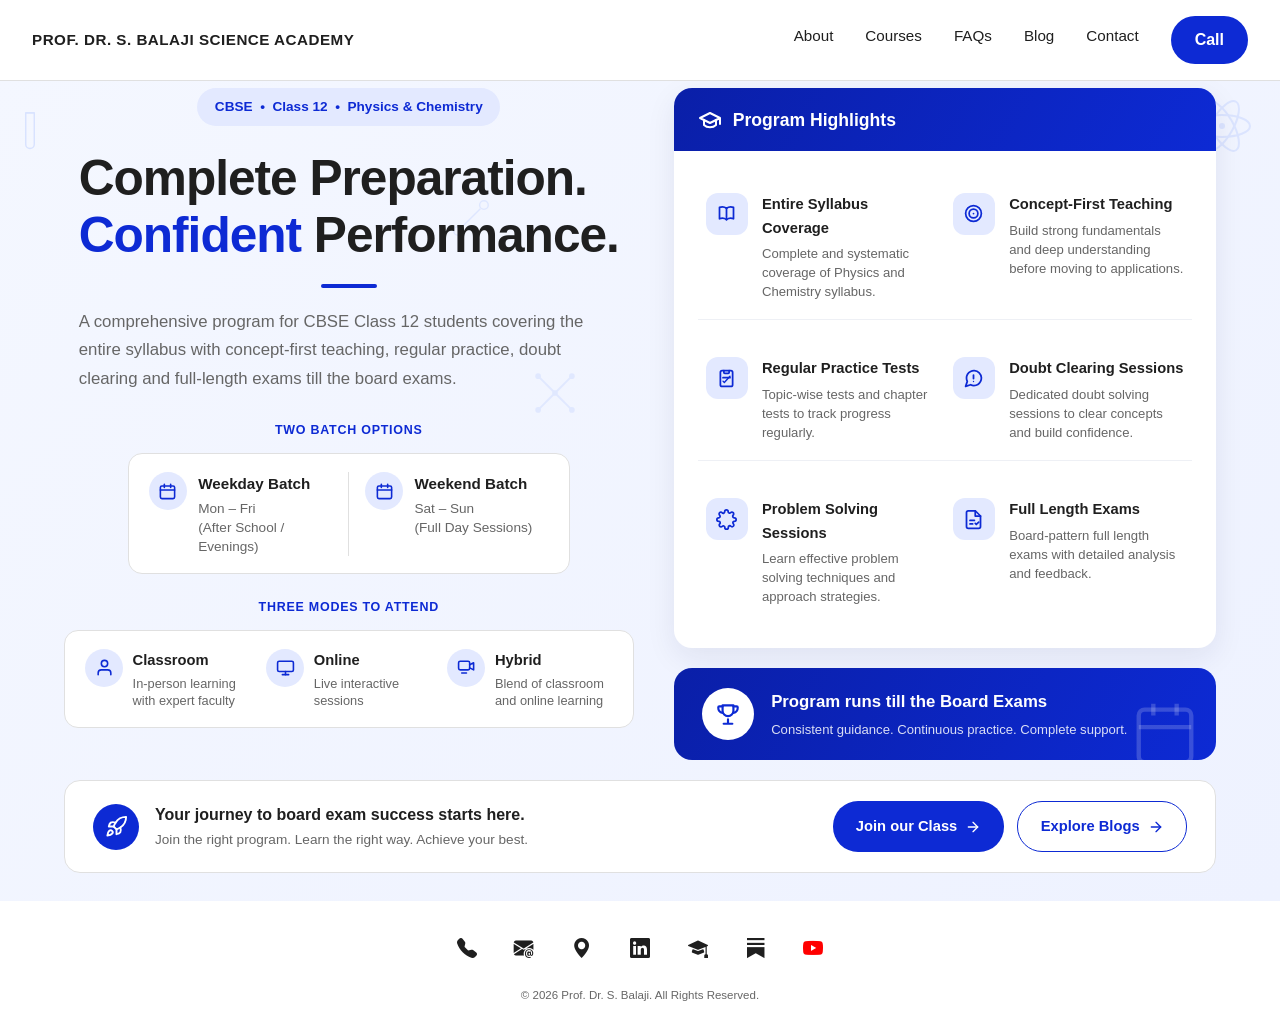
==== commit 18c5ee32: "Add files via upload" ====
--- a/cbse-12.html
+++ b/cbse-12.html
@@ -105,6 +105,25 @@
             padding: 0.5rem 1.1rem;
             border-radius: 20px;
             margin-bottom: 1.5rem;
+            margin-left: auto;
+            margin-right: auto;
+        }
+
+        .cb12-left {
+            display: flex;
+            flex-direction: column;
+            align-items: center;
+        }
+
+        @media (max-width: 1024px) {
+            .cb12-eyebrow-pill {
+                margin-left: 0;
+                margin-right: 0;
+            }
+
+            .cb12-left {
+                align-items: flex-start;
+            }
         }
 
         .cb12-title {
@@ -499,6 +518,22 @@
             .cb12-desc { font-size: 0.95rem; }
             .cb12-highlights-header { font-size: 1rem; padding: 1rem 1.25rem; }
             .cb12-highlight { padding: 1rem 0.25rem; }
+        }
+
+        @media (min-width: 1025px) {
+            :root {
+                --cb12-lr-padding: 4rem;
+            }
+        }
+
+        @media (max-width: 1024px) {
+            :root {
+                --cb12-lr-padding: 2rem;
+            }
+        }
+
+        .cb12-hero {
+            padding: 1.75rem var(--cb12-lr-padding, 2rem);
         }
     </style>
 </head>
@@ -710,11 +745,11 @@
                 </div>
                 <div class="cb12-cta-buttons">
                     <a href="https://wa.me/919787692116?text=I%20am%20interested%20in%20the%20CBSE%20Class%2012%20program" class="cb12-btn cb12-btn-primary">
-                        Enquire Now
+                        Join our Class
                         <svg viewBox="0 0 24 24" fill="none" stroke="currentColor" stroke-width="2" stroke-linecap="round" stroke-linejoin="round"><line x1="5" y1="12" x2="19" y2="12"/><polyline points="12 5 19 12 12 19"/></svg>
                     </a>
-                    <a href="#cb12-highlights" class="cb12-btn cb12-btn-outline">
-                        View Detailed Syllabus
+                    <a href="https://profbalaji.substack.com/" class="cb12-btn cb12-btn-outline">
+                        Explore Blogs
                         <svg viewBox="0 0 24 24" fill="none" stroke="currentColor" stroke-width="2" stroke-linecap="round" stroke-linejoin="round"><line x1="5" y1="12" x2="19" y2="12"/><polyline points="12 5 19 12 12 19"/></svg>
                     </a>
                 </div>
--- a/styles.css
+++ b/styles.css
@@ -207,6 +207,125 @@
     padding: 2rem 1rem;
 }
 
+.hero-container {
+    display: grid;
+    grid-template-columns: 65% 35%;
+    gap: 2rem;
+    align-items: center;
+    width: 100%;
+    max-width: 1400px;
+    margin: 0 auto;
+}
+
+.hero-right-card {
+    position: relative;
+    z-index: 2;
+    display: flex;
+    align-items: center;
+    justify-content: center;
+}
+
+.coaching-card {
+    background: white;
+    border: 1px solid var(--border-light);
+    border-radius: 20px;
+    padding: 2.5rem;
+    box-shadow: 0 10px 40px rgba(20, 30, 80, 0.08);
+    width: 100%;
+    max-width: 380px;
+}
+
+.coaching-title {
+    font-size: 2.2rem;
+    font-weight: 800;
+    line-height: 1.2;
+    color: var(--primary-blue);
+    margin-bottom: 1.5rem;
+    letter-spacing: -0.5px;
+}
+
+.batch-announcement {
+    background: #eef2ff;
+    border-left: 4px solid var(--primary-blue);
+    padding: 1rem 1.2rem;
+    border-radius: 8px;
+    font-size: 0.9rem;
+    color: var(--text-dark);
+    font-weight: 600;
+    line-height: 1.6;
+    margin-bottom: 2rem;
+}
+
+.coaching-features {
+    display: grid;
+    grid-template-columns: 1fr 1fr;
+    gap: 1.5rem;
+    margin-bottom: 2rem;
+}
+
+.feature-item {
+    display: flex;
+    flex-direction: column;
+    align-items: flex-start;
+    gap: 0.75rem;
+}
+
+.feature-icon {
+    width: 44px;
+    height: 44px;
+    border-radius: 12px;
+    background: #e3e9ff;
+    color: var(--primary-blue);
+    display: flex;
+    align-items: center;
+    justify-content: center;
+    flex-shrink: 0;
+}
+
+.feature-icon svg {
+    width: 22px;
+    height: 22px;
+}
+
+.feature-content {
+    display: flex;
+    flex-direction: column;
+    gap: 0.2rem;
+}
+
+.feature-title {
+    font-weight: 800;
+    font-size: 0.95rem;
+    color: var(--text-dark);
+    margin: 0;
+}
+
+.feature-subtitle {
+    font-size: 0.8rem;
+    color: var(--text-light);
+    margin: 0;
+    font-weight: 500;
+}
+
+.join-batch-btn {
+    width: 100%;
+    background: var(--primary-blue);
+    color: white;
+    border: none;
+    padding: 1rem;
+    border-radius: 25px;
+    font-weight: 700;
+    font-size: 1rem;
+    cursor: pointer;
+    transition: var(--transition);
+}
+
+.join-batch-btn:hover {
+    background: var(--dark-blue);
+    transform: scale(1.05);
+    box-shadow: 0 12px 24px rgba(13, 42, 212, 0.3);
+}
+
 .hero-grid {
     position: absolute;
     inset: 0;
@@ -274,7 +393,6 @@
     position: relative;
     z-index: 2;
     max-width: 900px;
-    text-align: center;
     animation: fadeInUp 0.8s ease-out;
     width: 100%;
 }
@@ -505,6 +623,41 @@
 }
 
 @media (max-width: 768px) {
+    .hero-container {
+        grid-template-columns: 1fr;
+        gap: 1.5rem;
+    }
+
+    .hero-content {
+        text-align: center;
+    }
+
+    .hero-right-card {
+        order: -1;
+    }
+
+    .coaching-card {
+        padding: 1.5rem;
+        max-width: 100%;
+    }
+
+    .coaching-title {
+        font-size: 1.5rem;
+        margin-bottom: 1rem;
+    }
+
+    .batch-announcement {
+        font-size: 0.85rem;
+        padding: 0.85rem 1rem;
+        margin-bottom: 1.5rem;
+    }
+
+    .coaching-features {
+        grid-template-columns: 1fr;
+        gap: 1.2rem;
+        margin-bottom: 1.5rem;
+    }
+
     .floating-badge {
         display: none;
     }
@@ -659,6 +812,13 @@
 .about-content p {
     margin-bottom: 1rem;
     color: var(--text-light);
+}
+
+.about-para {
+    font-size: 1rem;
+    color: var(--text-light);
+    line-height: 1.7;
+    margin-bottom: 1rem;
 }
 
 .read-more-content {
@@ -687,7 +847,7 @@
 }
 
 .about-cta {
-    text-align: left;
+    text-align: center;
     margin-top: 2rem;
 }
 
@@ -813,6 +973,13 @@
     .about-cta {
         text-align: center;
     }
+
+    .about-para {
+        font-size: 1rem;
+        color: var(--text-light);
+        line-height: 1.7;
+        margin-bottom: 1rem;
+    }
 }
 
 /* COURSES */
@@ -832,6 +999,20 @@
     border-radius: 12px;
     padding: 2rem;
     transition: var(--transition);
+}
+
+.courses-grid .course-card:nth-child(1) {
+    background: rgba(244, 247, 255, 0.4);
+    backdrop-filter: blur(12px);
+    -webkit-backdrop-filter: blur(12px);
+    border: 1px solid rgba(13, 42, 212, 0.15);
+}
+
+.courses-grid .course-card:nth-child(2) {
+    background: rgba(243, 251, 249, 0.4);
+    backdrop-filter: blur(12px);
+    -webkit-backdrop-filter: blur(12px);
+    border: 1px solid rgba(0, 137, 123, 0.15);
 }
 
 .course-card:hover {
@@ -1525,10 +1706,10 @@
 }
 
 .mode-features li {
-    padding: 0.5rem 0;
-    font-size: 0.9rem;
+    padding: 0.4rem 0;
+    font-size: 0.8rem;
     color: var(--text-light);
-    line-height: 1.5;
+    line-height: 1.4;
 }
 
 .mode-features li::before {
@@ -2027,6 +2208,13 @@
     letter-spacing: 1px;
     margin-bottom: 1rem;
     color: var(--text-light);
+}
+
+.demo-booking-text {
+    font-size: 1rem;
+    color: var(--text-light);
+    line-height: 1.7;
+    margin-bottom: 2rem;
 }
 
 .academy-name {
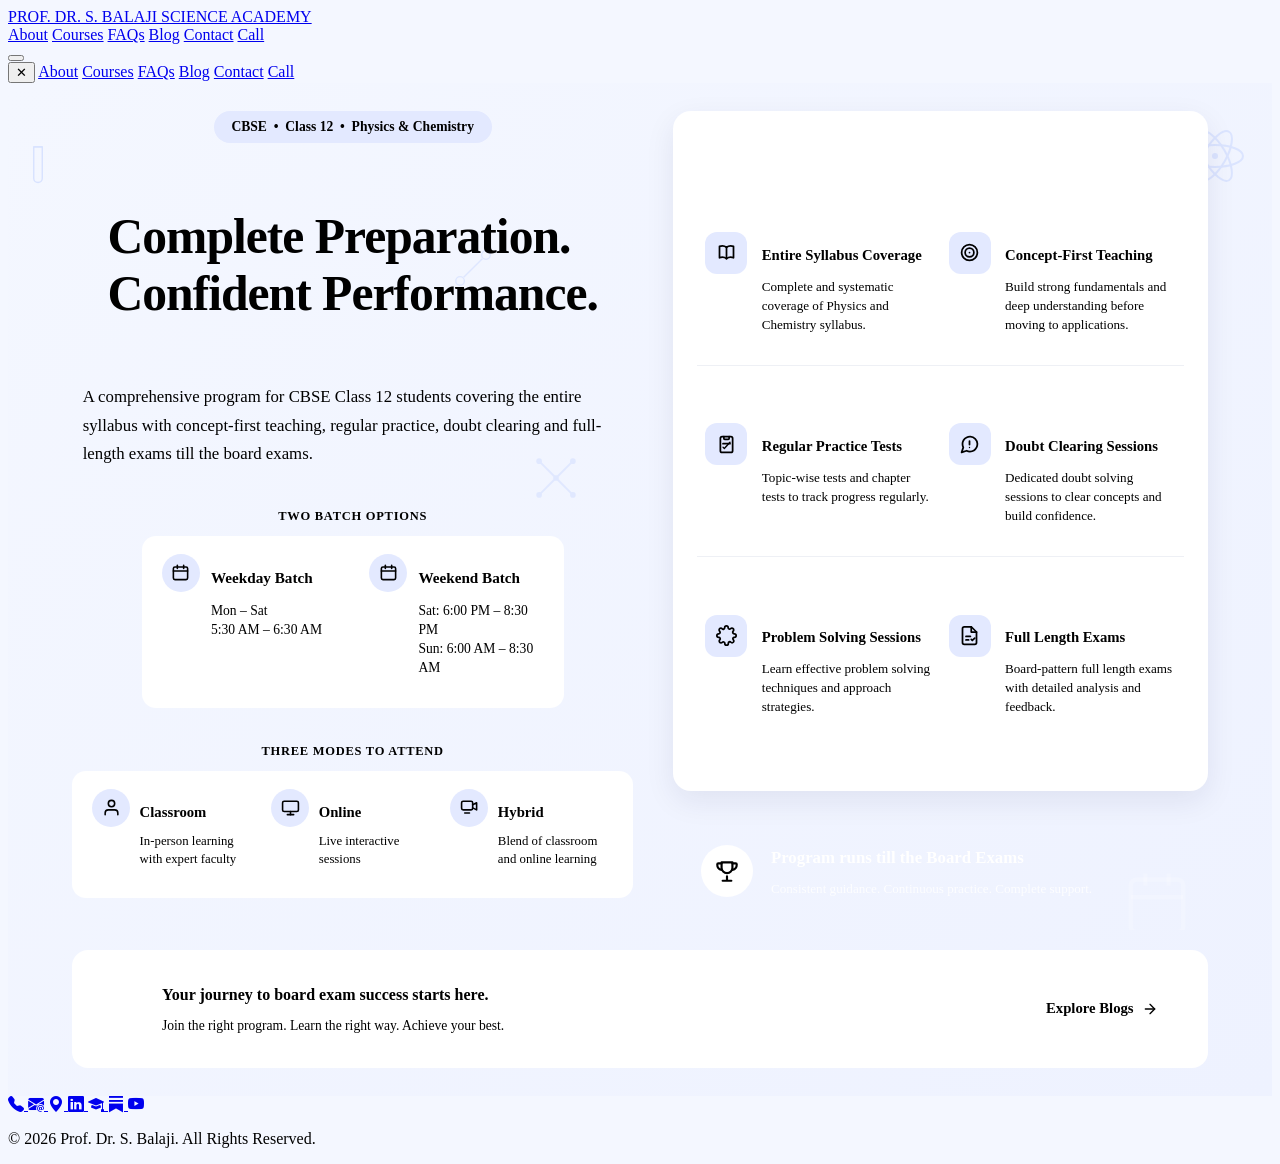
==== commit 95b685bb: "Update cbse-12.html" ====
--- a/cbse-12.html
+++ b/cbse-12.html
@@ -606,7 +606,7 @@
                         </span>
                         <div>
                             <p class="cb12-batch-title">Weekday Batch</p>
-                            <p class="cb12-batch-detail">Mon – Fri<br>(After School / Evenings)</p>
+                            <p class="cb12-batch-detail">Mon – Sat<br>5:30 AM – 6:30 AM</p>
                         </div>
                     </div>
                     <div class="cb12-batch-divider"></div>
@@ -616,7 +616,7 @@
                         </span>
                         <div>
                             <p class="cb12-batch-title">Weekend Batch</p>
-                            <p class="cb12-batch-detail">Sat – Sun<br>(Full Day Sessions)</p>
+                            <p class="cb12-batch-detail">Sat: 6:00 PM – 8:30 PM<br>Sun: 6:00 AM – 8:30 AM</p>
                         </div>
                     </div>
                 </div>
